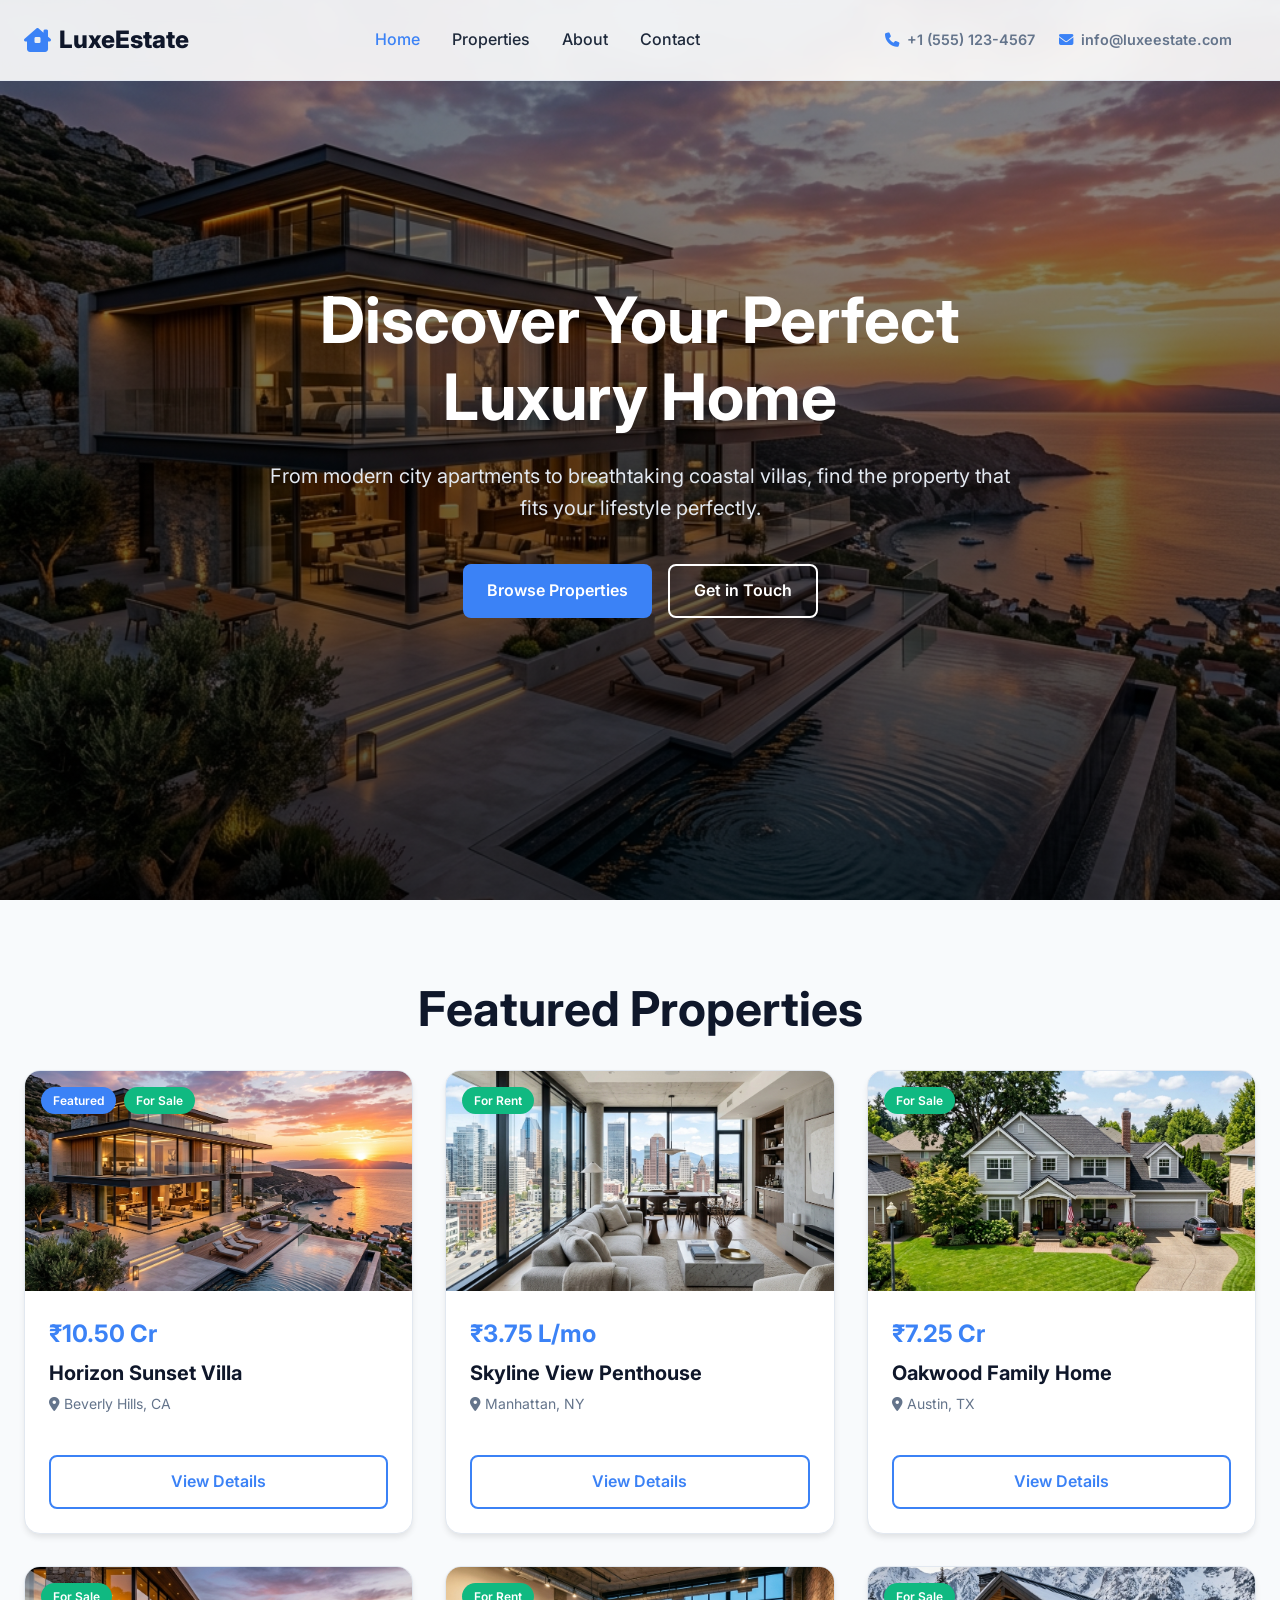
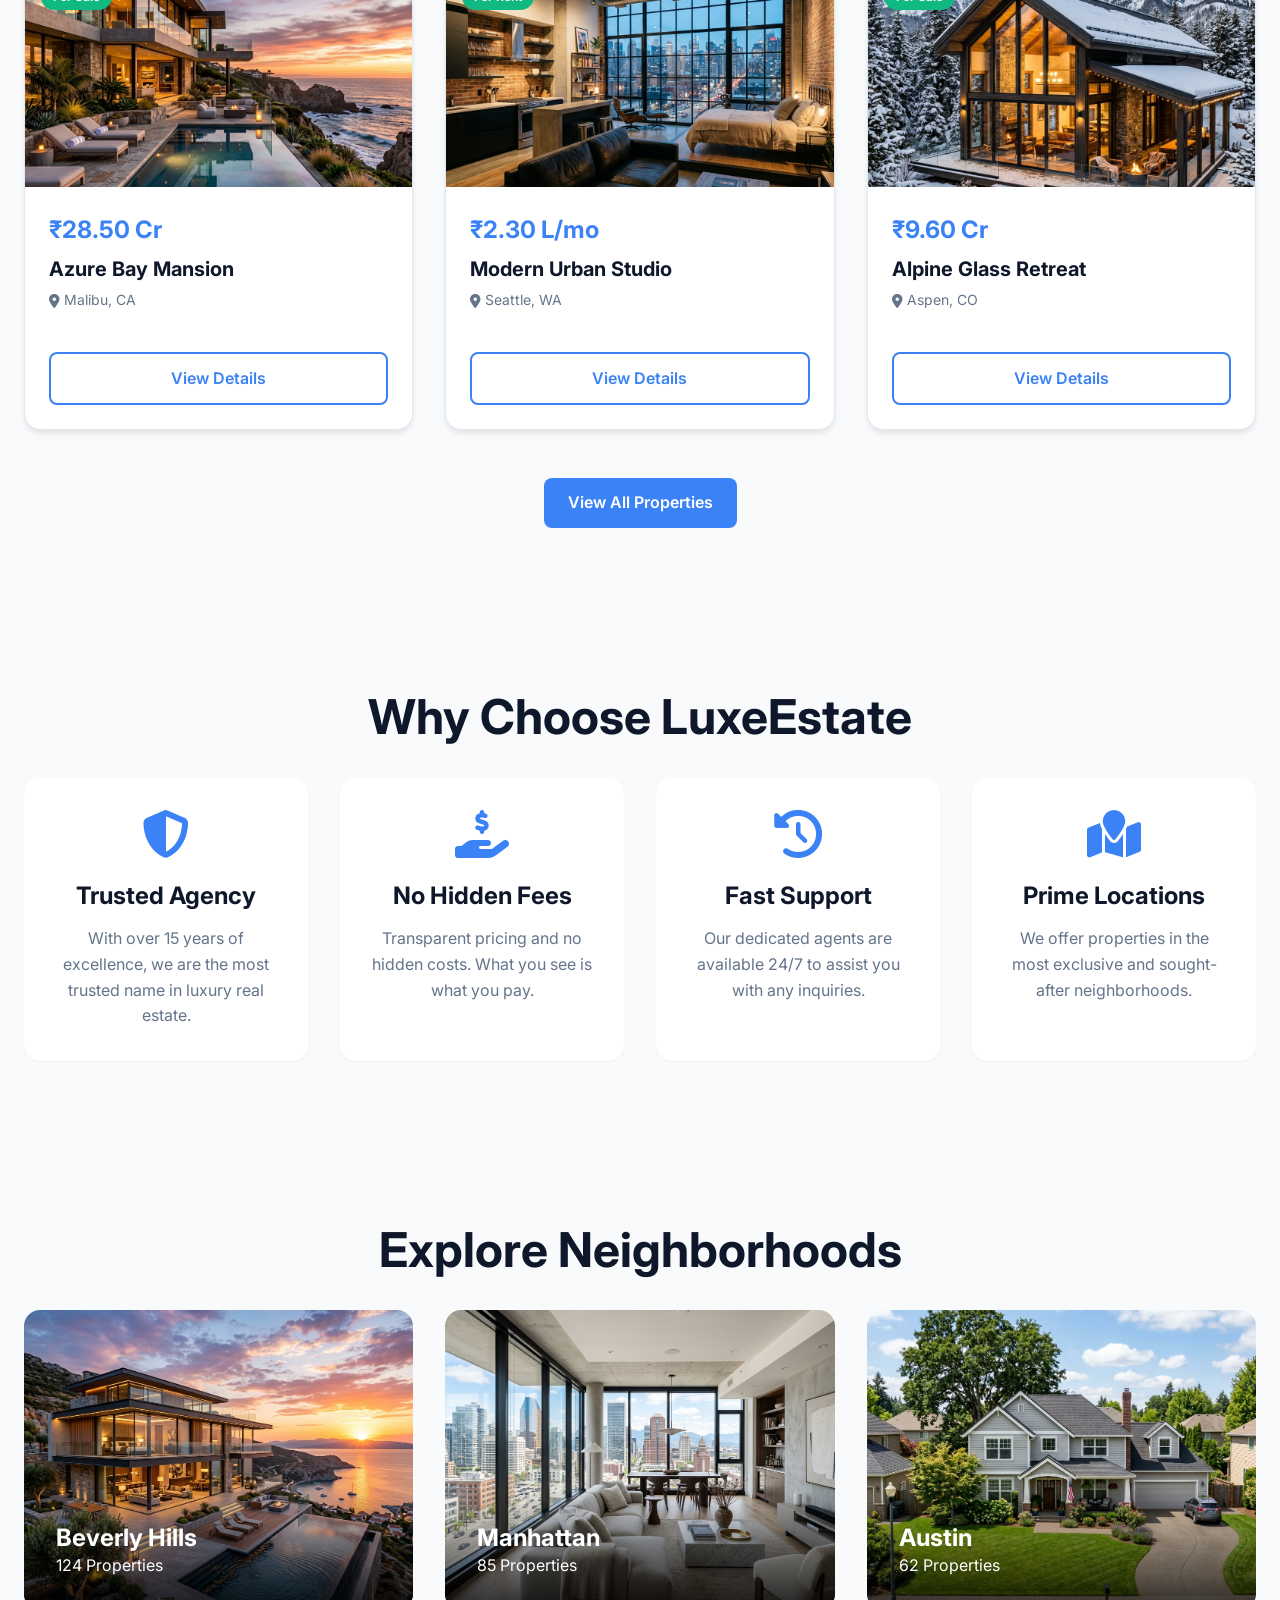
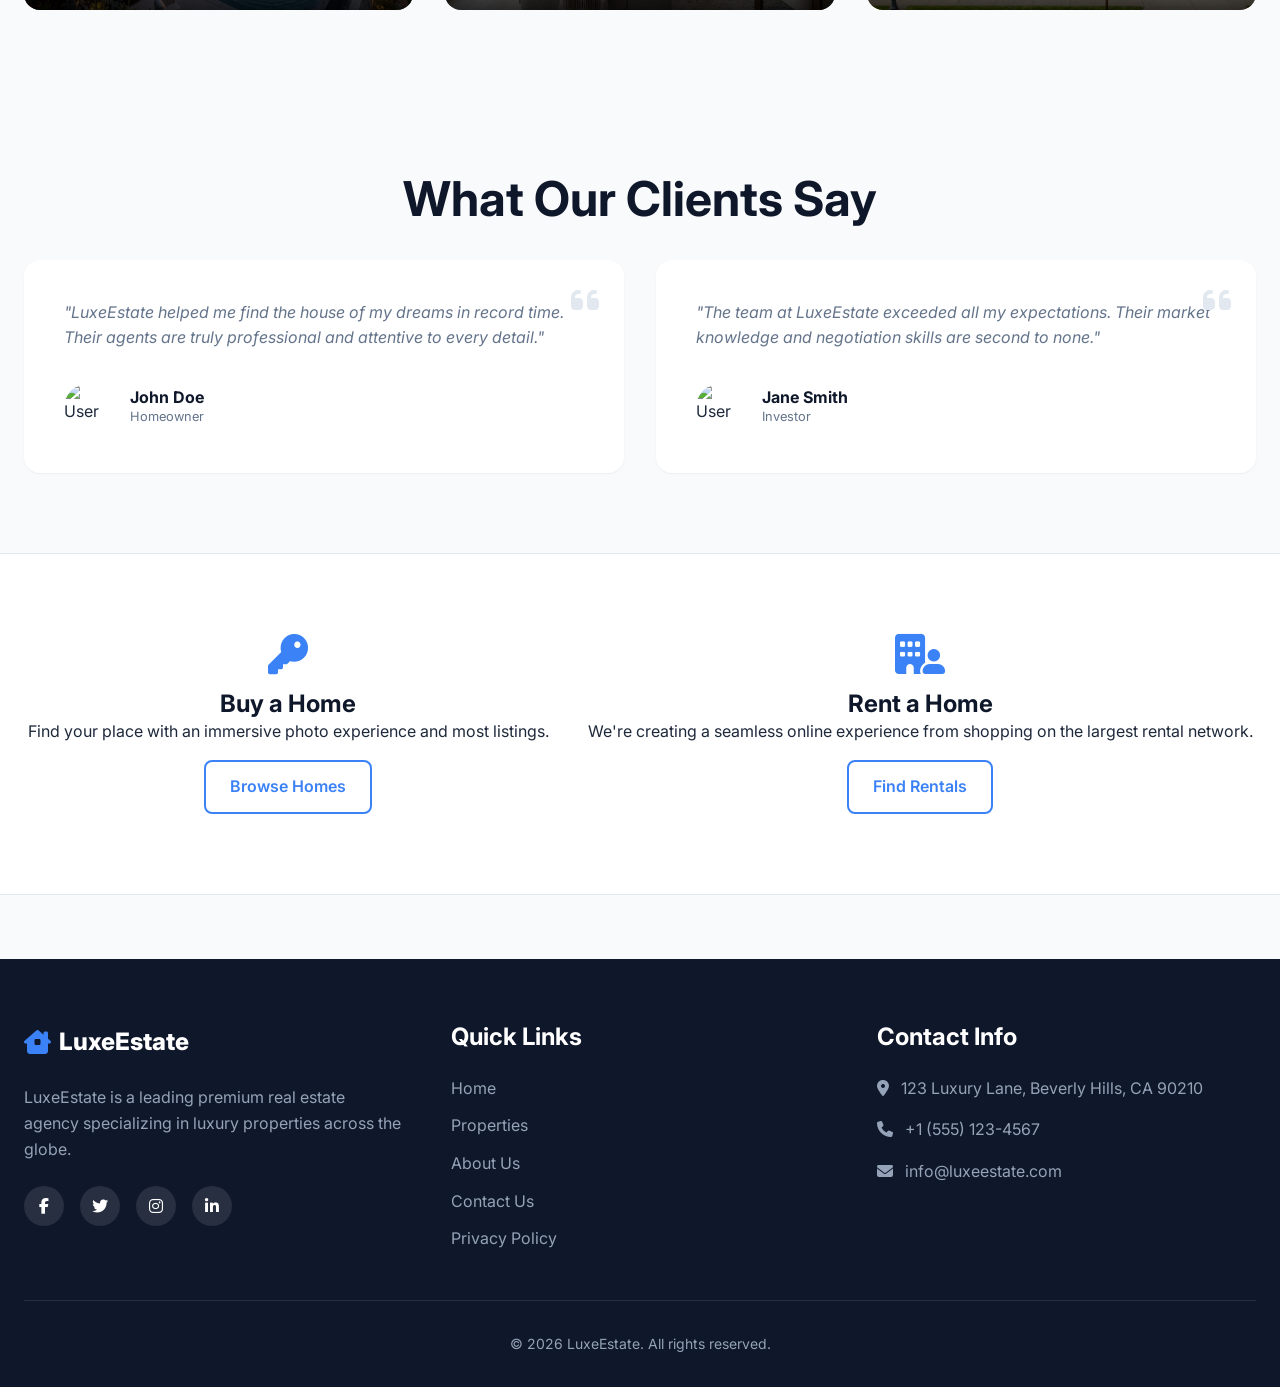
==== index.html @ 7e4a642e "first commit" ====
<!DOCTYPE html>
<html lang="en">
<head>
    <meta charset="UTF-8">
    <meta name="viewport" content="width=device-width, initial-scale=1.0">
    <title>LuxeEstate | Premium Real Estate Services</title>
    <meta name="description" content="Find your dream home with LuxeEstate. Premium property listings, luxury villas, and modern apartments.">
    <link rel="stylesheet" href="https://cdnjs.cloudflare.com/ajax/libs/font-awesome/6.4.0/css/all.min.css">
    <link rel="preconnect" href="https://fonts.googleapis.com">
    <link rel="preconnect" href="https://fonts.gstatic.com" crossorigin>
    <link href="https://fonts.googleapis.com/css2?family=Inter:wght@300;400;500;600;700;800&display=swap" rel="stylesheet">
    <link rel="stylesheet" href="style.css">
</head>
<body>
    <!-- Navbar -->
    <nav class="navbar">
        <div class="container nav-container">
            <a href="index.html" class="logo">
                <i class="fas fa-house-chimney-window"></i>
                LuxeEstate
            </a>
            <ul class="nav-links" id="navLinks">
                <li><a href="index.html" class="nav-link active">Home</a></li>
                <li><a href="listings.html" class="nav-link">Properties</a></li>
                <li><a href="about.html" class="nav-link">About</a></li>
                <li><a href="contact.html" class="nav-link">Contact</a></li>
            </ul>
            <div class="nav-actions">
                <div class="nav-contact hide-mobile" style="display: flex; gap: 1.5rem; margin-right: 1.5rem; font-size: 0.9rem; font-weight: 600;">
                    <a href="tel:+15551234567" style="display: flex; align-items: center; gap: 0.5rem; color: var(--text-secondary);"><i class="fas fa-phone" style="color: var(--accent-color);"></i> +1 (555) 123-4567</a>
                    <a href="mailto:info@luxeestate.com" style="display: flex; align-items: center; gap: 0.5rem; color: var(--text-secondary);"><i class="fas fa-envelope" style="color: var(--accent-color);"></i> info@luxeestate.com</a>
                </div>
                <button class="hamburger" id="hamburger">
                    <i class="fas fa-bars"></i>
                </button>
            </div>
        </div>
    </nav>

    <!-- Hero Section -->
    <section class="hero">
        <img src="images/hero.png" alt="Luxury Villa" class="hero-bg">
        <div class="hero-overlay"></div>
        <div class="hero-content">
            <h1>Discover Your Perfect Luxury Home</h1>
            <p>From modern city apartments to breathtaking coastal villas, find the property that fits your lifestyle perfectly.</p>
            <div style="display: flex; gap: 1rem; justify-content: center; animation: fadeInUp 1s ease-out 0.4s both;">
                <a href="listings.html" class="btn btn-primary">Browse Properties</a>
                <a href="contact.html" class="btn btn-outline" style="color: #fff; border-color: #fff;">Get in Touch</a>
            </div>
        </div>
    </section>

    <!-- Featured Properties -->
    <section class="featured-properties">
        <div class="container">
            <h2>Featured Properties</h2>
            <div class="properties-grid" id="featuredGrid">
                <!-- Property Card 1 -->
                <div class="property-card">
                    <div class="property-img">
                        <img src="images/hero.png" alt="Modern Villa">
                        <div class="property-badges">
                            <span class="badge">Featured</span>
                            <span class="badge sale">For Sale</span>
                        </div>
                    </div>
                    <div class="property-content">
                        <div class="property-price">₹10.50 Cr</div>
                        <h3 class="property-title">Horizon Sunset Villa</h3>
                        <p class="property-location"><i class="fas fa-location-dot"></i> Beverly Hills, CA</p>
                        <a href="property-details.html" class="btn btn-outline" style="width: 100%; margin-top: 1.5rem;">View Details</a>
                    </div>
                </div>

                <!-- Property Card 2 -->
                <div class="property-card">
                    <div class="property-img">
                        <img src="images/apartment.png" alt="Modern Apartment">
                        <div class="property-badges">
                            <span class="badge sale">For Rent</span>
                        </div>
                    </div>
                    <div class="property-content">
                        <div class="property-price">₹3.75 L/mo</div>
                        <h3 class="property-title">Skyline View Penthouse</h3>
                        <p class="property-location"><i class="fas fa-location-dot"></i> Manhattan, NY</p>
                        <a href="property-details.html" class="btn btn-outline" style="width: 100%; margin-top: 1.5rem;">View Details</a>
                    </div>
                </div>

                <!-- Property Card 3 -->
                <div class="property-card">
                    <div class="property-img">
                        <img src="images/house.png" alt="Suburban House">
                        <div class="property-badges">
                            <span class="badge sale">For Sale</span>
                        </div>
                    </div>
                    <div class="property-content">
                        <div class="property-price">₹7.25 Cr</div>
                        <h3 class="property-title">Oakwood Family Home</h3>
                        <p class="property-location"><i class="fas fa-location-dot"></i> Austin, TX</p>
                        <a href="property-details.html" class="btn btn-outline" style="width: 100%; margin-top: 1.5rem;">View Details</a>
                    </div>
                </div>

                <!-- Property Card 4 -->
                <div class="property-card">
                    <div class="property-img">
                        <img src="images/mansion.png" alt="Coastal Mansion">
                        <div class="property-badges">
                            <span class="badge sale">For Sale</span>
                        </div>
                    </div>
                    <div class="property-content">
                        <div class="property-price">₹28.50 Cr</div>
                        <h3 class="property-title">Azure Bay Mansion</h3>
                        <p class="property-location"><i class="fas fa-location-dot"></i> Malibu, CA</p>
                        <a href="property-details.html" class="btn btn-outline" style="width: 100%; margin-top: 1.5rem;">View Details</a>
                    </div>
                </div>

                <!-- Property Card 5 -->
                <div class="property-card">
                    <div class="property-img">
                        <img src="images/studio.png" alt="Urban Studio">
                        <div class="property-badges">
                            <span class="badge sale">For Rent</span>
                        </div>
                    </div>
                    <div class="property-content">
                        <div class="property-price">₹2.30 L/mo</div>
                        <h3 class="property-title">Modern Urban Studio</h3>
                        <p class="property-location"><i class="fas fa-location-dot"></i> Seattle, WA</p>
                        <a href="property-details.html" class="btn btn-outline" style="width: 100%; margin-top: 1.5rem;">View Details</a>
                    </div>
                </div>

                <!-- Property Card 6 -->
                <div class="property-card">
                    <div class="property-img">
                        <img src="images/mountain.png" alt="Mountain Retreat">
                        <div class="property-badges">
                            <span class="badge sale">For Sale</span>
                        </div>
                    </div>
                    <div class="property-content">
                        <div class="property-price">₹9.60 Cr</div>
                        <h3 class="property-title">Alpine Glass Retreat</h3>
                        <p class="property-location"><i class="fas fa-location-dot"></i> Aspen, CO</p>
                        <a href="property-details.html" class="btn btn-outline" style="width: 100%; margin-top: 1.5rem;">View Details</a>
                    </div>
                </div>
            </div>
            <div style="text-align: center; margin-top: 3rem;">
                <a href="listings.html" class="btn btn-primary">View All Properties</a>
            </div>
        </div>
    </section>

    <!-- Why Choose Us -->
    <section class="why-choose-us" style="background: var(--bg-color);">
        <div class="container">
            <h2>Why Choose LuxeEstate</h2>
            <div class="properties-grid" style="grid-template-columns: repeat(auto-fit, minmax(250px, 1fr));">
                <div style="text-align: center; padding: 2rem; background: var(--card-bg); border-radius: var(--radius-lg); box-shadow: var(--shadow-sm);">
                    <i class="fas fa-shield-halved" style="font-size: 3rem; color: var(--accent-color); margin-bottom: 1.5rem;"></i>
                    <h3 style="margin-bottom: 1rem;">Trusted Agency</h3>
                    <p style="color: var(--text-secondary);">With over 15 years of excellence, we are the most trusted name in luxury real estate.</p>
                </div>
                <div style="text-align: center; padding: 2rem; background: var(--card-bg); border-radius: var(--radius-lg); box-shadow: var(--shadow-sm);">
                    <i class="fas fa-hand-holding-dollar" style="font-size: 3rem; color: var(--accent-color); margin-bottom: 1.5rem;"></i>
                    <h3 style="margin-bottom: 1rem;">No Hidden Fees</h3>
                    <p style="color: var(--text-secondary);">Transparent pricing and no hidden costs. What you see is what you pay.</p>
                </div>
                <div style="text-align: center; padding: 2rem; background: var(--card-bg); border-radius: var(--radius-lg); box-shadow: var(--shadow-sm);">
                    <i class="fas fa-clock-rotate-left" style="font-size: 3rem; color: var(--accent-color); margin-bottom: 1.5rem;"></i>
                    <h3 style="margin-bottom: 1rem;">Fast Support</h3>
                    <p style="color: var(--text-secondary);">Our dedicated agents are available 24/7 to assist you with any inquiries.</p>
                </div>
                <div style="text-align: center; padding: 2rem; background: var(--card-bg); border-radius: var(--radius-lg); box-shadow: var(--shadow-sm);">
                    <i class="fas fa-map-location" style="font-size: 3rem; color: var(--accent-color); margin-bottom: 1.5rem;"></i>
                    <h3 style="margin-bottom: 1rem;">Prime Locations</h3>
                    <p style="color: var(--text-secondary);">We offer properties in the most exclusive and sought-after neighborhoods.</p>
                </div>
            </div>
        </div>
    </section>

    <!-- Neighborhoods -->
    <section class="neighborhoods">
        <div class="container">
            <h2>Explore Neighborhoods</h2>
            <div class="properties-grid" style="grid-template-columns: repeat(auto-fit, minmax(280px, 1fr));">
                <div style="position: relative; height: 300px; border-radius: var(--radius-lg); overflow: hidden; cursor: pointer;">
                    <img src="images/hero.png" alt="Beverly Hills" style="width: 100%; height: 100%; object-fit: cover; transition: var(--transition);">
                    <div style="position: absolute; bottom: 0; left: 0; width: 100%; padding: 2rem; background: linear-gradient(to top, rgba(0,0,0,0.8), transparent); color: #fff;">
                        <h3 style="color: #fff;">Beverly Hills</h3>
                        <p>124 Properties</p>
                    </div>
                </div>
                <div style="position: relative; height: 300px; border-radius: var(--radius-lg); overflow: hidden; cursor: pointer;">
                    <img src="images/apartment.png" alt="Manhattan" style="width: 100%; height: 100%; object-fit: cover; transition: var(--transition);">
                    <div style="position: absolute; bottom: 0; left: 0; width: 100%; padding: 2rem; background: linear-gradient(to top, rgba(0,0,0,0.8), transparent); color: #fff;">
                        <h3 style="color: #fff;">Manhattan</h3>
                        <p>85 Properties</p>
                    </div>
                </div>
                <div style="position: relative; height: 300px; border-radius: var(--radius-lg); overflow: hidden; cursor: pointer;">
                    <img src="images/house.png" alt="Austin" style="width: 100%; height: 100%; object-fit: cover; transition: var(--transition);">
                    <div style="position: absolute; bottom: 0; left: 0; width: 100%; padding: 2rem; background: linear-gradient(to top, rgba(0,0,0,0.8), transparent); color: #fff;">
                        <h3 style="color: #fff;">Austin</h3>
                        <p>62 Properties</p>
                    </div>
                </div>
            </div>
        </div>
    </section>

    <!-- Testimonials -->
    <section class="testimonials" style="background: var(--bg-color);">
        <div class="container">
            <h2>What Our Clients Say</h2>
            <div class="properties-grid" style="grid-template-columns: repeat(auto-fit, minmax(300px, 1fr));">
                <div style="background: var(--card-bg); padding: 2.5rem; border-radius: var(--radius-lg); box-shadow: var(--shadow-sm); position: relative;">
                    <i class="fas fa-quote-left" style="position: absolute; top: 1.5rem; right: 1.5rem; font-size: 2rem; color: var(--border-color);"></i>
                    <p style="font-style: italic; color: var(--text-secondary); margin-bottom: 2rem;">"LuxeEstate helped me find the house of my dreams in record time. Their agents are truly professional and attentive to every detail."</p>
                    <div style="display: flex; align-items: center; gap: 1rem;">
                        <img src="https://i.pravatar.cc/60?u=a" alt="User" style="width: 50px; height: 50px; border-radius: 50%;">
                        <div>
                            <h4 style="margin: 0;">John Doe</h4>
                            <p style="margin: 0; font-size: 0.8rem; color: var(--text-secondary);">Homeowner</p>
                        </div>
                    </div>
                </div>
                <div style="background: var(--card-bg); padding: 2.5rem; border-radius: var(--radius-lg); box-shadow: var(--shadow-sm); position: relative;">
                    <i class="fas fa-quote-left" style="position: absolute; top: 1.5rem; right: 1.5rem; font-size: 2rem; color: var(--border-color);"></i>
                    <p style="font-style: italic; color: var(--text-secondary); margin-bottom: 2rem;">"The team at LuxeEstate exceeded all my expectations. Their market knowledge and negotiation skills are second to none."</p>
                    <div style="display: flex; align-items: center; gap: 1rem;">
                        <img src="https://i.pravatar.cc/60?u=b" alt="User" style="width: 50px; height: 50px; border-radius: 50%;">
                        <div>
                            <h4 style="margin: 0;">Jane Smith</h4>
                            <p style="margin: 0; font-size: 0.8rem; color: var(--text-secondary);">Investor</p>
                        </div>
                    </div>
                </div>
            </div>
        </div>
    </section>

    <!-- Call to Action -->
    <section class="cta" style="background: var(--card-bg); border-top: 1px solid var(--border-color); border-bottom: 1px solid var(--border-color);">
        <div class="container" style="display: flex; justify-content: space-around; flex-wrap: wrap; gap: 2rem; text-align: center;">
            <div class="cta-item">
                <i class="fas fa-key" style="font-size: 2.5rem; color: var(--accent-color); margin-bottom: 1rem;"></i>
                <h3>Buy a Home</h3>
                <p>Find your place with an immersive photo experience and most listings.</p>
                <a href="listings.html" class="btn btn-outline" style="margin-top: 1rem;">Browse Homes</a>
            </div>

            <div class="cta-item">
                <i class="fas fa-building-user" style="font-size: 2.5rem; color: var(--accent-color); margin-bottom: 1rem;"></i>
                <h3>Rent a Home</h3>
                <p>We're creating a seamless online experience from shopping on the largest rental network.</p>
                <a href="listings.html" class="btn btn-outline" style="margin-top: 1rem;">Find Rentals</a>
            </div>
        </div>
    </section>

    <!-- Footer -->
    <footer>
        <div class="container">
            <div class="footer-grid">
                <div class="footer-col">
                    <a href="index.html" class="logo" style="color: #fff; margin-bottom: 1.5rem;">
                        <i class="fas fa-house-chimney-window"></i> LuxeEstate
                    </a>
                    <p>LuxeEstate is a leading premium real estate agency specializing in luxury properties across the globe.</p>
                    <div class="social-links">
                        <a href="#"><i class="fab fa-facebook-f"></i></a>
                        <a href="#"><i class="fab fa-twitter"></i></a>
                        <a href="#"><i class="fab fa-instagram"></i></a>
                        <a href="#"><i class="fab fa-linkedin-in"></i></a>
                    </div>
                </div>
                <div class="footer-col">
                    <h3>Quick Links</h3>
                    <div class="footer-links">
                        <a href="index.html">Home</a>
                        <a href="listings.html">Properties</a>
                        <a href="about.html">About Us</a>
                        <a href="contact.html">Contact Us</a>
                        <a href="#">Privacy Policy</a>
                    </div>
                </div>
                <div class="footer-col">
                    <h3>Contact Info</h3>
                    <p><i class="fas fa-location-dot" style="margin-right: 0.5rem;"></i> 123 Luxury Lane, Beverly Hills, CA 90210</p>
                    <p><i class="fas fa-phone" style="margin-right: 0.5rem;"></i> +1 (555) 123-4567</p>
                    <p><i class="fas fa-envelope" style="margin-right: 0.5rem;"></i> info@luxeestate.com</p>
                </div>
            </div>
            <div class="footer-bottom">
                <p>&copy; 2026 LuxeEstate. All rights reserved.</p>
            </div>
        </div>
    </footer>

    <script src="script.js"></script>
</body>
</html>
---- style.css ----
:root {
  --primary-color: #0f172a;
  --accent-color: #3b82f6;
  --text-primary: #1e293b;
  --text-secondary: #64748b;
  --bg-color: #f8fafc;
  --card-bg: #ffffff;
  --nav-bg: rgba(255, 255, 255, 0.9);
  --border-color: #e2e8f0;
  --shadow-sm: 0 1px 2px 0 rgb(0 0 0 / 0.05);
  --shadow-md: 0 4px 6px -1px rgb(0 0 0 / 0.1);
  --shadow-lg: 0 10px 15px -3px rgb(0 0 0 / 0.1);
  --glass-bg: rgba(255, 255, 255, 0.7);
  --glass-border: rgba(255, 255, 255, 0.3);
  --radius-md: 0.5rem;
  --radius-lg: 1rem;
  --transition: all 0.3s cubic-bezier(0.4, 0, 0.2, 1);
}

* {
  margin: 0;
  padding: 0;
  box-sizing: border-box;
}

html {
  scroll-behavior: smooth;
  font-family: 'Inter', -apple-system, BlinkMacSystemFont, "Segoe UI", Roboto, sans-serif;
}

body {
  background-color: var(--bg-color);
  color: var(--text-primary);
  line-height: 1.6;
  transition: var(--transition);
}

ul {
  list-style: none;
}

a {
  text-decoration: none;
  color: inherit;
}

img {
  max-width: 100%;
  height: auto;
  display: block;
}

.container {
  max-width: 1280px;
  margin: 0 auto;
  padding: 0 1.5rem;
}

/* Typography */
h1, h2, h3, h4, h5, h6 {
  font-weight: 700;
  line-height: 1.2;
  color: var(--primary-color);
}

h1 { font-size: clamp(2.5rem, 5vw, 4rem); }
h2 { font-size: clamp(2rem, 4vw, 3rem); margin-bottom: 2rem; text-align: center; }
h3 { font-size: 1.5rem; }

/* Buttons */
.btn {
  display: inline-flex;
  align-items: center;
  justify-content: center;
  padding: 0.75rem 1.5rem;
  border-radius: var(--radius-md);
  font-weight: 600;
  cursor: pointer;
  transition: var(--transition);
  border: none;
  outline: none;
  gap: 0.5rem;
}

.btn-primary {
  background-color: var(--accent-color);
  color: #fff;
}

.btn-primary:hover {
  background-color: #2563eb;
  transform: translateY(-2px);
  box-shadow: var(--shadow-md);
}

.btn-outline {
  background-color: transparent;
  border: 2px solid var(--accent-color);
  color: var(--accent-color);
}

.btn-outline:hover {
  background-color: var(--accent-color);
  color: #fff;
}

/* Top Bar */
.top-bar {
  background: var(--primary-color);
  color: #fff;
  padding: 0.5rem 0;
  font-size: 0.85rem;
}

.top-bar-container {
  display: flex;
  justify-content: space-between;
  align-items: center;
}

.top-bar-info {
  display: flex;
  gap: 1.5rem;
}

.top-bar-info a {
  display: flex;
  align-items: center;
  gap: 0.5rem;
  color: #e2e8f0;
  transition: var(--transition);
}

.top-bar-info a:hover {
  color: var(--accent-color);
}

/* Navbar */
.navbar {
  position: fixed;
  top: 0;
  left: 0;
  width: 100%;
  background: var(--nav-bg);
  backdrop-filter: blur(10px);
  z-index: 1000;
  border-bottom: 1px solid var(--border-color);
  transition: var(--transition);
}

.navbar.scrolled {
  box-shadow: var(--shadow-md);
}

@media (max-width: 768px) {
  .top-bar {
    display: none;
  }
}

.nav-container {
  display: flex;
  justify-content: space-between;
  align-items: center;
  height: 80px;
}

.logo {
  font-size: 1.5rem;
  font-weight: 800;
  color: var(--primary-color);
  display: flex;
  align-items: center;
  gap: 0.5rem;
}

.logo i {
  color: var(--accent-color);
}

.nav-links {
  display: flex;
  gap: 2rem;
  align-items: center;
}

.nav-link {
  font-weight: 500;
  color: var(--text-primary);
  transition: var(--transition);
}

.nav-link:hover, .nav-link.active {
  color: var(--accent-color);
}

.nav-actions {
  display: flex;
  gap: 1rem;
  align-items: center;
}

.hamburger {
  display: none;
  background: none;
  border: none;
  color: var(--text-primary);
  font-size: 1.5rem;
  cursor: pointer;
}

/* Hero Section */
.hero {
  height: 100vh;
  position: relative;
  display: flex;
  align-items: center;
  justify-content: center;
  overflow: hidden;
  margin-top: 0;
}

.hero-bg {
  position: absolute;
  top: 0;
  left: 0;
  width: 100%;
  height: 100%;
  object-fit: cover;
  z-index: -2;
}

.hero-overlay {
  position: absolute;
  top: 0;
  left: 0;
  width: 100%;
  height: 100%;
  background: linear-gradient(to bottom, rgba(0,0,0,0.4), rgba(0,0,0,0.7));
  z-index: -1;
}

.hero-content {
  text-align: center;
  color: #fff;
  z-index: 1;
  max-width: 800px;
  padding: 0 1.5rem;
}

.hero-content h1 {
  color: #fff;
  margin-bottom: 1.5rem;
  animation: fadeInUp 1s ease-out;
}

.hero-content p {
  font-size: 1.25rem;
  margin-bottom: 2.5rem;
  color: #e2e8f0;
  animation: fadeInUp 1s ease-out 0.2s both;
}

/* Search Bar (Glassmorphism) */
.search-container {
  background: var(--glass-bg);
  backdrop-filter: blur(16px);
  border: 1px solid var(--glass-border);
  padding: 1.5rem;
  border-radius: var(--radius-lg);
  display: flex;
  gap: 1rem;
  box-shadow: var(--shadow-lg);
  animation: fadeInUp 1s ease-out 0.4s both;
}

.search-field {
  flex: 1;
  display: flex;
  flex-direction: column;
  text-align: left;
}

.search-field label {
  font-size: 0.875rem;
  font-weight: 600;
  color: var(--primary-color);
  margin-bottom: 0.25rem;
}

.search-field input, .search-field select {
  width: 100%;
  padding: 0.75rem;
  border: 1px solid var(--border-color);
  border-radius: var(--radius-md);
  background: var(--card-bg);
  color: var(--text-primary);
  font-size: 1rem;
  outline: none;
  transition: var(--transition);
}

.search-field input:focus, .search-field select:focus {
  border-color: var(--accent-color);
  box-shadow: 0 0 0 3px rgba(59, 130, 246, 0.1);
}

.search-container .btn {
  align-self: flex-end;
  height: 46px;
}

/* Sections */
section {
  padding: 5rem 0;
}

/* Featured Properties */
.properties-grid {
  display: grid;
  grid-template-columns: repeat(auto-fill, minmax(300px, 1fr));
  gap: 2rem;
}

.property-card {
  background: var(--card-bg);
  border-radius: var(--radius-lg);
  overflow: hidden;
  box-shadow: var(--shadow-md);
  transition: var(--transition);
  border: 1px solid var(--border-color);
}

.property-card:hover {
  transform: translateY(-5px);
  box-shadow: var(--shadow-lg);
}

.property-img {
  position: relative;
  height: 220px;
  overflow: hidden;
}

.property-img img {
  width: 100%;
  height: 100%;
  object-fit: cover;
  transition: var(--transition);
}

.property-card:hover .property-img img {
  transform: scale(1.05);
}

.property-badges {
  position: absolute;
  top: 1rem;
  left: 1rem;
  display: flex;
  gap: 0.5rem;
}

.badge {
  padding: 0.25rem 0.75rem;
  border-radius: 9999px;
  font-size: 0.75rem;
  font-weight: 600;
  background: var(--accent-color);
  color: #fff;
}

.badge.sale {
  background: #10b981;
}

.property-fav {
  position: absolute;
  top: 1rem;
  right: 1rem;
  background: #fff;
  border: none;
  width: 32px;
  height: 32px;
  border-radius: 50%;
  display: flex;
  align-items: center;
  justify-content: center;
  cursor: pointer;
  color: #ef4444;
  box-shadow: var(--shadow-sm);
  transition: var(--transition);
}

.property-fav:hover {
  transform: scale(1.1);
}

.property-content {
  padding: 1.5rem;
}

.property-price {
  font-size: 1.5rem;
  font-weight: 700;
  color: var(--accent-color);
  margin-bottom: 0.5rem;
}

.property-title {
  font-size: 1.25rem;
  margin-bottom: 0.5rem;
  color: var(--primary-color);
}

.property-location {
  color: var(--text-secondary);
  font-size: 0.875rem;
  margin-bottom: 1rem;
  display: flex;
  align-items: center;
  gap: 0.25rem;
}

/* Modals */
.modal-overlay {
  position: fixed;
  top: 0;
  left: 0;
  width: 100%;
  height: 100%;
  background: rgba(0, 0, 0, 0.5);
  backdrop-filter: blur(4px);
  z-index: 2000;
  display: flex;
  align-items: center;
  justify-content: center;
  opacity: 0;
  visibility: hidden;
  transition: var(--transition);
}

.modal-overlay.active {
  opacity: 1;
  visibility: visible;
}

.modal {
  background: var(--card-bg);
  border-radius: var(--radius-lg);
  width: 100%;
  max-width: 450px;
  padding: 2rem;
  box-shadow: var(--shadow-lg);
  transform: translateY(20px);
  transition: var(--transition);
  position: relative;
  border: 1px solid var(--border-color);
}

.modal-overlay.active .modal {
  transform: translateY(0);
}

.modal-close {
  position: absolute;
  top: 1rem;
  right: 1rem;
  background: none;
  border: none;
  font-size: 1.25rem;
  color: var(--text-secondary);
  cursor: pointer;
}

.modal-title {
  text-align: center;
  margin-bottom: 1.5rem;
}

.form-group {
  margin-bottom: 1.25rem;
}

.form-group label {
  display: block;
  margin-bottom: 0.5rem;
  font-weight: 500;
  font-size: 0.875rem;
}

.form-group input, .form-group textarea {
  width: 100%;
  padding: 0.75rem;
  border: 1px solid var(--border-color);
  border-radius: var(--radius-md);
  background: var(--bg-color);
  color: var(--text-primary);
  font-size: 1rem;
  outline: none;
  transition: var(--transition);
}

.form-group input:focus, .form-group textarea:focus {
  border-color: var(--accent-color);
}

.form-group .error-msg {
  color: #ef4444;
  font-size: 0.75rem;
  margin-top: 0.25rem;
  display: none;
}

.form-group.error input {
  border-color: #ef4444;
}

.form-group.error .error-msg {
  display: block;
}

.modal .btn {
  width: 100%;
  margin-top: 1rem;
}

.modal-switch {
  text-align: center;
  margin-top: 1.5rem;
  font-size: 0.875rem;
  color: var(--text-secondary);
}

.modal-switch a {
  color: var(--accent-color);
  font-weight: 600;
  cursor: pointer;
}

/* Footer */
footer {
  background: var(--primary-color);
  color: #f8fafc;
  padding: 4rem 0 2rem;
  margin-top: 4rem;
}

.footer-grid {
  display: grid;
  grid-template-columns: repeat(auto-fit, minmax(250px, 1fr));
  gap: 3rem;
  margin-bottom: 3rem;
}

.footer-col h3 {
  color: #fff;
  margin-bottom: 1.5rem;
}

.footer-col p {
  color: #94a3b8;
  margin-bottom: 1rem;
}

.footer-links {
  display: flex;
  flex-direction: column;
  gap: 0.75rem;
}

.footer-links a {
  color: #94a3b8;
  transition: var(--transition);
}

.footer-links a:hover {
  color: var(--accent-color);
  padding-left: 0.5rem;
}

.social-links {
  display: flex;
  gap: 1rem;
  margin-top: 1.5rem;
}

.social-links a {
  display: flex;
  align-items: center;
  justify-content: center;
  width: 40px;
  height: 40px;
  background: rgba(255, 255, 255, 0.1);
  border-radius: 50%;
  color: #fff;
  transition: var(--transition);
}

.social-links a:hover {
  background: var(--accent-color);
  transform: translateY(-3px);
}

.footer-bottom {
  text-align: center;
  padding-top: 2rem;
  border-top: 1px solid rgba(255, 255, 255, 0.1);
  color: #94a3b8;
  font-size: 0.875rem;
}

/* Utility / Animations */
@keyframes fadeInUp {
  from {
    opacity: 0;
    transform: translateY(20px);
  }
  to {
    opacity: 1;
    transform: translateY(0);
  }
}

.hidden {
  display: none !important;
}

.hide-mobile {
  display: flex;
}

@media (max-width: 768px) {
  .hide-mobile {
    display: none !important;
  }
}

/* Responsive */
@media (max-width: 992px) {
  .search-container {
    flex-direction: column;
    padding: 1.5rem;
  }
  .search-container .btn {
    align-self: stretch;
    margin-top: 0.5rem;
  }
  .about-grid, .contact-wrapper, .property-content-grid, .property-gallery {
    grid-template-columns: 1fr;
    gap: 2rem;
  }
}

@media (max-width: 768px) {
  section {
    padding: 3rem 0;
  }
  
  .hero {
    height: auto;
    min-height: 80vh;
    padding: 100px 0 50px;
  }

  .hero-content h1 {
    font-size: 2.25rem;
  }

  .hero-content p {
    font-size: 1rem;
    margin-bottom: 2rem;
  }

  .hamburger {
    display: block;
  }
  
  .nav-links {
    position: fixed;
    top: 80px;
    left: -100%;
    width: 100%;
    height: calc(100vh - 80px);
    background: var(--nav-bg);
    backdrop-filter: blur(15px);
    flex-direction: column;
    padding: 3rem 1.5rem;
    transition: var(--transition);
    justify-content: flex-start;
    gap: 1.5rem;
    text-align: center;
  }
  
  .nav-links.active {
    left: 0;
  }

  .nav-link {
    font-size: 1.25rem;
    width: 100%;
    padding: 1rem;
    border-bottom: 1px solid var(--border-color);
  }

  .properties-grid {
    grid-template-columns: repeat(2, 1fr);
    gap: 1rem;
  }

  .property-content {
    padding: 1rem;
  }

  .property-price {
    font-size: 1.1rem;
  }

  .property-title {
    font-size: 1rem;
  }

  .property-specs {
    font-size: 0.75rem;
  }

  .spec-item {
    gap: 0.25rem;
  }

  .property-gallery {
    height: auto;
  }

  .gallery-main {
    height: 240px;
  }

  .gallery-thumbs {
    grid-template-columns: 1fr 1fr;
    grid-template-rows: none;
    height: 150px;
  }

  .property-detail-header {
    flex-direction: column;
    gap: 1rem;
  }

  .property-detail-header div {
    text-align: left !important;
  }

  .footer-grid {
    grid-template-columns: 1fr;
    gap: 2rem;
  }
}

@media (max-width: 480px) {
  .container {
    padding: 0 1rem;
  }
  
  .hero-content h1 {
    font-size: 1.8rem;
  }
  
  .search-container {
    padding: 1rem;
  }
  
  .property-specs {
    flex-wrap: wrap;
    gap: 1rem;
  }
}

/* Inner Pages specific styles */
.page-header {
  padding: 8rem 0 4rem;
  background: var(--primary-color);
  color: #fff;
  text-align: center;
}

.page-header h1 {
  color: #fff;
}

.filters-bar {
  background: var(--card-bg);
  padding: 1.5rem;
  border-radius: var(--radius-lg);
  margin-bottom: 2rem;
  display: flex;
  flex-wrap: wrap;
  gap: 1rem;
  border: 1px solid var(--border-color);
  box-shadow: var(--shadow-sm);
  align-items: center;
  justify-content: space-between;
}

.filter-group {
  display: flex;
  gap: 1rem;
  flex: 1;
  min-width: 300px;
}

.filter-group select {
  padding: 0.75rem;
  border: 1px solid var(--border-color);
  border-radius: var(--radius-md);
  background: var(--bg-color);
  color: var(--text-primary);
  flex: 1;
  outline: none;
}

/* About Page */
.about-grid {
  display: grid;
  grid-template-columns: 1fr 1fr;
  gap: 4rem;
  align-items: center;
}

.about-img img {
  border-radius: var(--radius-lg);
  box-shadow: var(--shadow-lg);
}

.team-grid {
  display: grid;
  grid-template-columns: repeat(auto-fit, minmax(250px, 1fr));
  gap: 2rem;
  margin-top: 3rem;
}

.team-card {
  text-align: center;
  background: var(--card-bg);
  padding: 2rem;
  border-radius: var(--radius-lg);
  border: 1px solid var(--border-color);
  box-shadow: var(--shadow-md);
}

.team-card img {
  width: 150px;
  height: 150px;
  border-radius: 50%;
  margin: 0 auto 1.5rem;
  object-fit: cover;
  border: 4px solid var(--bg-color);
}

/* Contact Page */
.contact-wrapper {
  display: grid;
  grid-template-columns: 1fr 2fr;
  gap: 3rem;
}

.contact-info {
  background: var(--primary-color);
  color: #fff;
  padding: 2.5rem;
  border-radius: var(--radius-lg);
}

.contact-info h3 {
  color: #fff;
  margin-bottom: 1.5rem;
}

.info-item {
  display: flex;
  gap: 1rem;
  margin-bottom: 1.5rem;
}

.info-item i {
  color: var(--accent-color);
  font-size: 1.25rem;
}

.contact-form {
  background: var(--card-bg);
  padding: 2.5rem;
  border-radius: var(--radius-lg);
  border: 1px solid var(--border-color);
  box-shadow: var(--shadow-md);
}

/* Property Detail */
.property-detail-header {
  display: flex;
  justify-content: space-between;
  align-items: flex-start;
  margin-bottom: 2rem;
}

.property-gallery {
  display: grid;
  grid-template-columns: 2fr 1fr;
  gap: 1rem;
  margin-bottom: 3rem;
  height: 400px;
}

.gallery-main {
  height: 100%;
}

.gallery-main img {
  width: 100%;
  height: 100%;
  object-fit: cover;
  border-radius: var(--radius-lg);
}

.gallery-thumbs {
  display: grid;
  grid-template-rows: 1fr 1fr;
  gap: 1rem;
}

.gallery-thumbs img {
  width: 100%;
  height: 100%;
  object-fit: cover;
  border-radius: var(--radius-lg);
}

.property-content-grid {
  display: grid;
  grid-template-columns: 2fr 1fr;
  gap: 3rem;
}

.sidebar-card {
  background: var(--card-bg);
  padding: 2rem;
  border-radius: var(--radius-lg);
  border: 1px solid var(--border-color);
  box-shadow: var(--shadow-md);
  position: sticky;
  top: 100px;
}

@media (max-width: 992px) {
  .sidebar-card {
    position: static;
    margin-top: 2rem;
  }
}

@media (max-width: 992px) {
  .about-grid, .contact-wrapper, .property-content-grid, .property-gallery {
    grid-template-columns: 1fr;
  }
  .property-gallery {
    height: auto;
  }
}
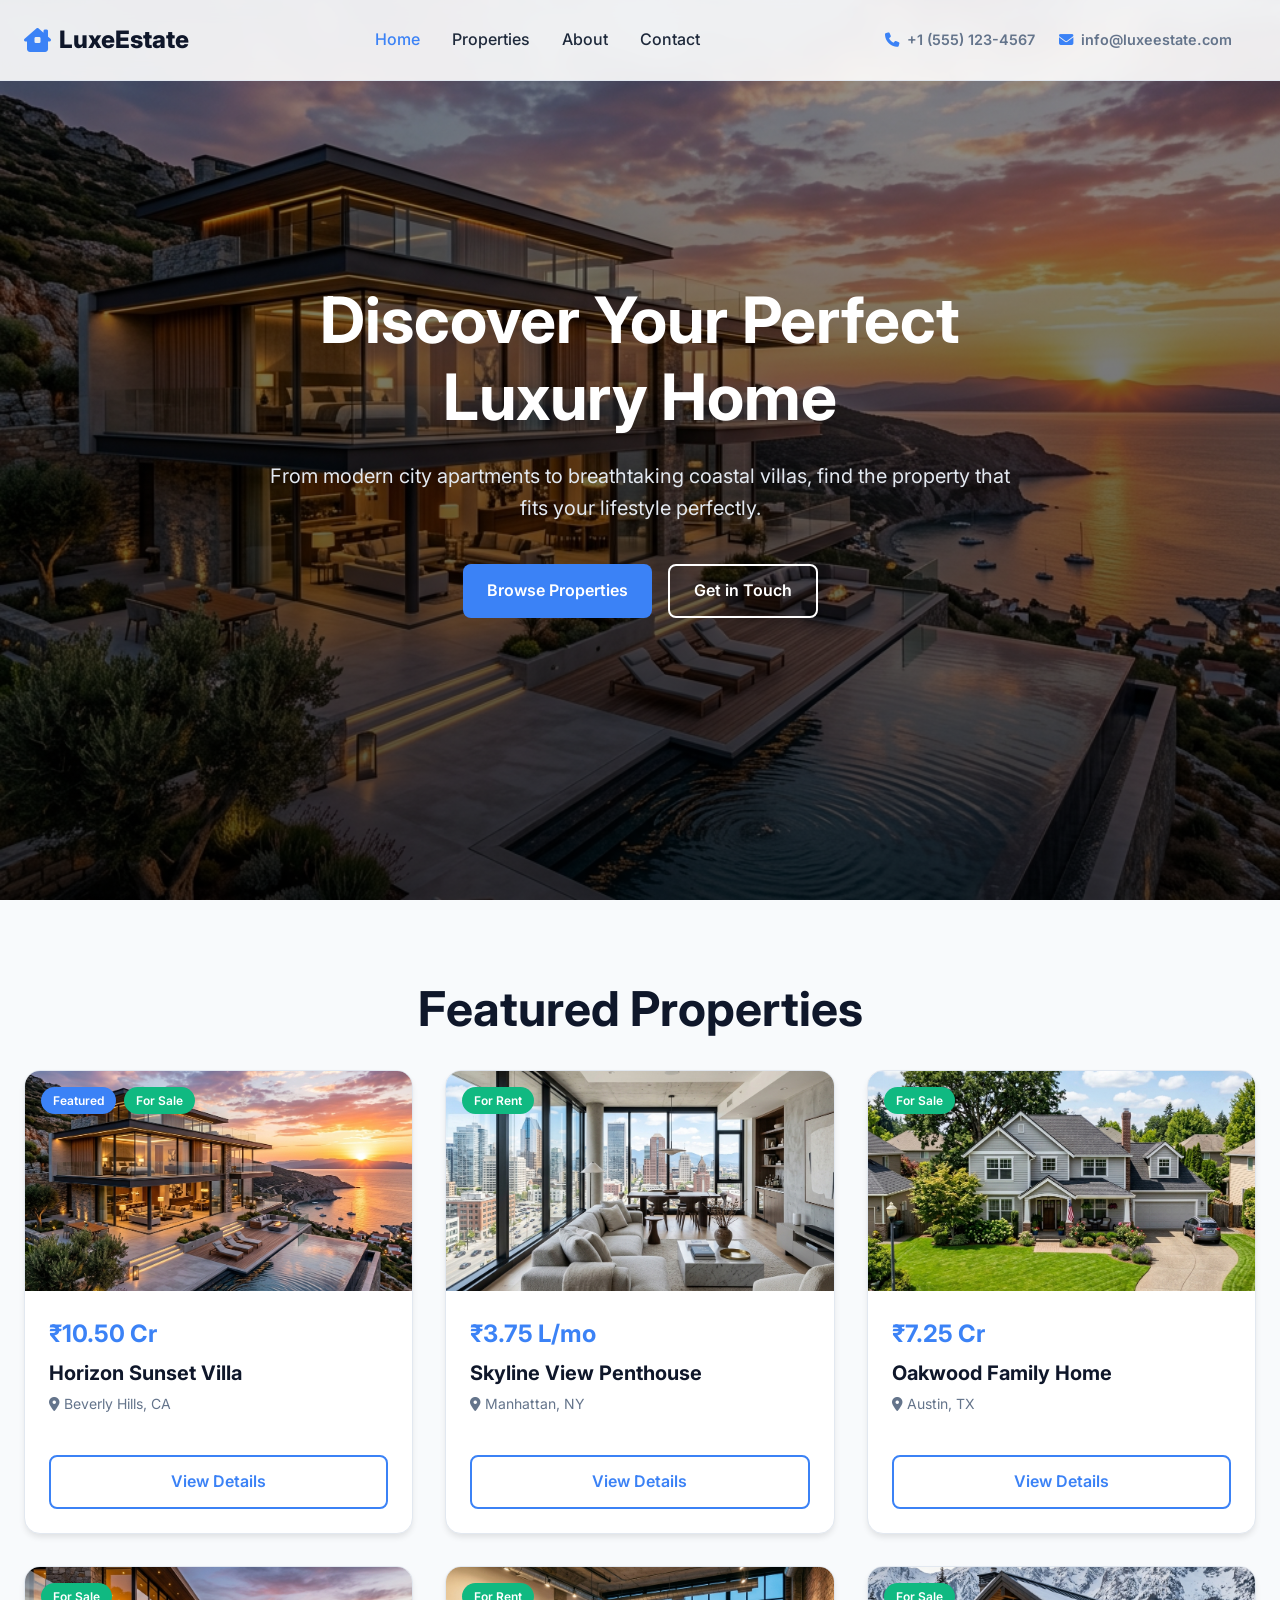
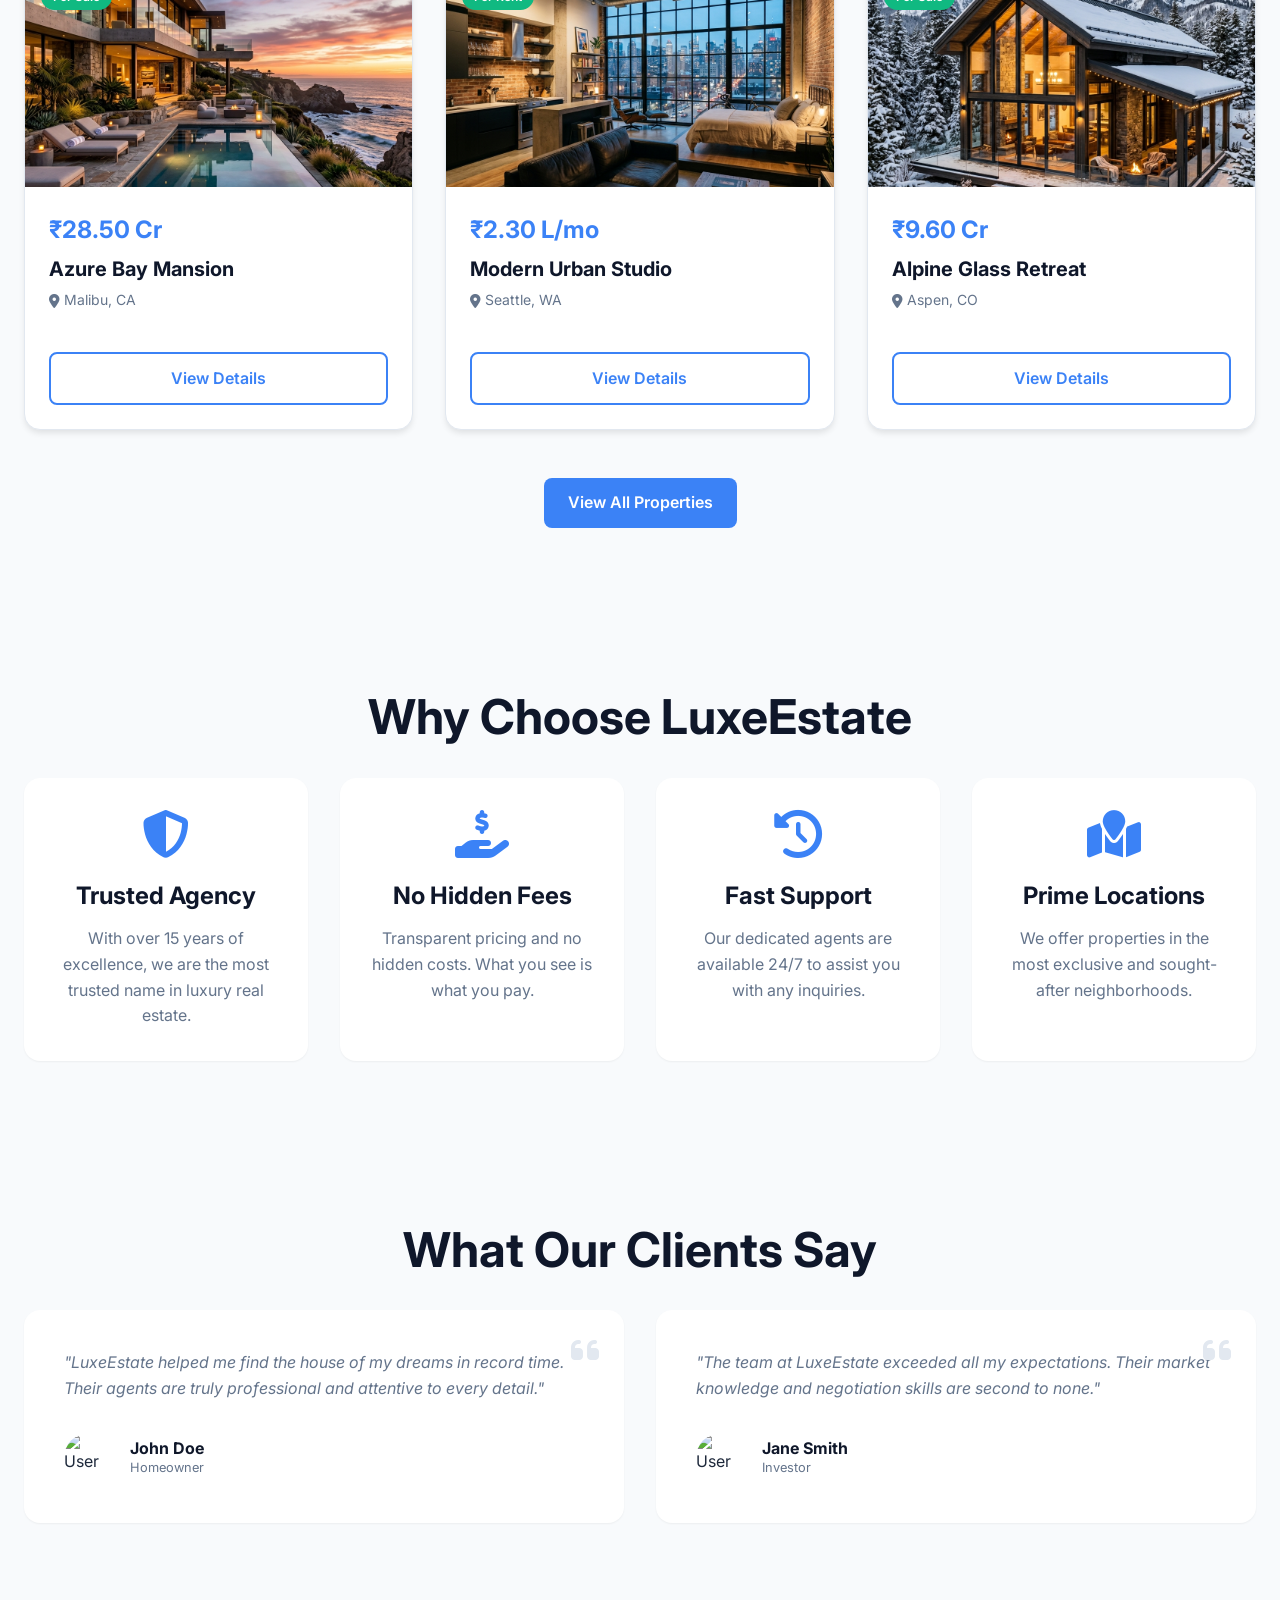
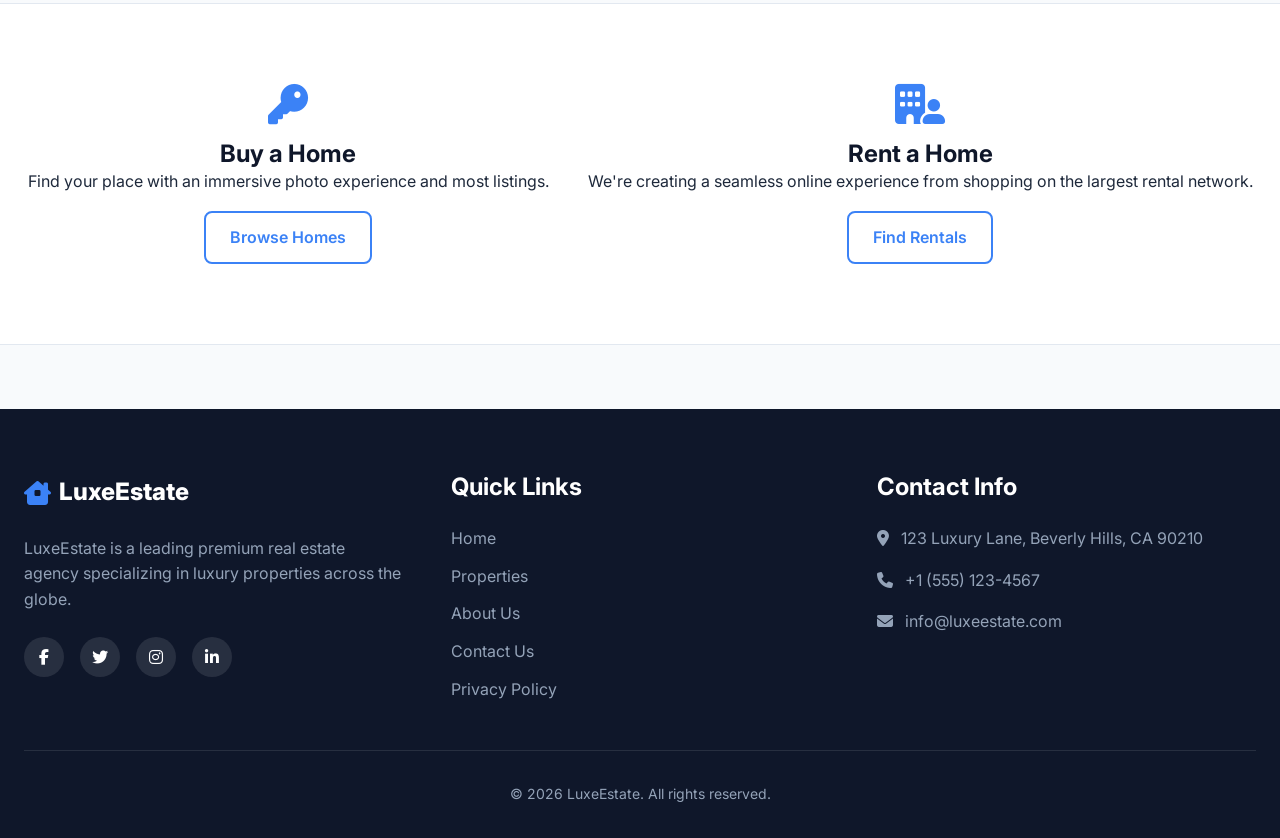
==== commit 4beaf3d7: "final" ====
--- a/index.html
+++ b/index.html
@@ -188,35 +188,7 @@
         </div>
     </section>
 
-    <!-- Neighborhoods -->
-    <section class="neighborhoods">
-        <div class="container">
-            <h2>Explore Neighborhoods</h2>
-            <div class="properties-grid" style="grid-template-columns: repeat(auto-fit, minmax(280px, 1fr));">
-                <div style="position: relative; height: 300px; border-radius: var(--radius-lg); overflow: hidden; cursor: pointer;">
-                    <img src="images/hero.png" alt="Beverly Hills" style="width: 100%; height: 100%; object-fit: cover; transition: var(--transition);">
-                    <div style="position: absolute; bottom: 0; left: 0; width: 100%; padding: 2rem; background: linear-gradient(to top, rgba(0,0,0,0.8), transparent); color: #fff;">
-                        <h3 style="color: #fff;">Beverly Hills</h3>
-                        <p>124 Properties</p>
-                    </div>
-                </div>
-                <div style="position: relative; height: 300px; border-radius: var(--radius-lg); overflow: hidden; cursor: pointer;">
-                    <img src="images/apartment.png" alt="Manhattan" style="width: 100%; height: 100%; object-fit: cover; transition: var(--transition);">
-                    <div style="position: absolute; bottom: 0; left: 0; width: 100%; padding: 2rem; background: linear-gradient(to top, rgba(0,0,0,0.8), transparent); color: #fff;">
-                        <h3 style="color: #fff;">Manhattan</h3>
-                        <p>85 Properties</p>
-                    </div>
-                </div>
-                <div style="position: relative; height: 300px; border-radius: var(--radius-lg); overflow: hidden; cursor: pointer;">
-                    <img src="images/house.png" alt="Austin" style="width: 100%; height: 100%; object-fit: cover; transition: var(--transition);">
-                    <div style="position: absolute; bottom: 0; left: 0; width: 100%; padding: 2rem; background: linear-gradient(to top, rgba(0,0,0,0.8), transparent); color: #fff;">
-                        <h3 style="color: #fff;">Austin</h3>
-                        <p>62 Properties</p>
-                    </div>
-                </div>
-            </div>
-        </div>
-    </section>
+
 
     <!-- Testimonials -->
     <section class="testimonials" style="background: var(--bg-color);">
--- a/style.css
+++ b/style.css
@@ -779,13 +779,36 @@
 /* Inner Pages specific styles */
 .page-header {
   padding: 8rem 0 4rem;
+  position: relative;
   background: var(--primary-color);
   color: #fff;
   text-align: center;
+  overflow: hidden;
+}
+
+.page-header::before {
+  content: '';
+  position: absolute;
+  top: 0;
+  left: 0;
+  width: 100%;
+  height: 100%;
+  background-image: url('images/hero.png');
+  background-size: cover;
+  background-position: center;
+  filter: blur(8px) brightness(0.4);
+  transform: scale(1.1);
+  z-index: 0;
+}
+
+.page-header .container {
+  position: relative;
+  z-index: 1;
 }
 
 .page-header h1 {
   color: #fff;
+  margin-bottom: 0.5rem;
 }
 
 .filters-bar {
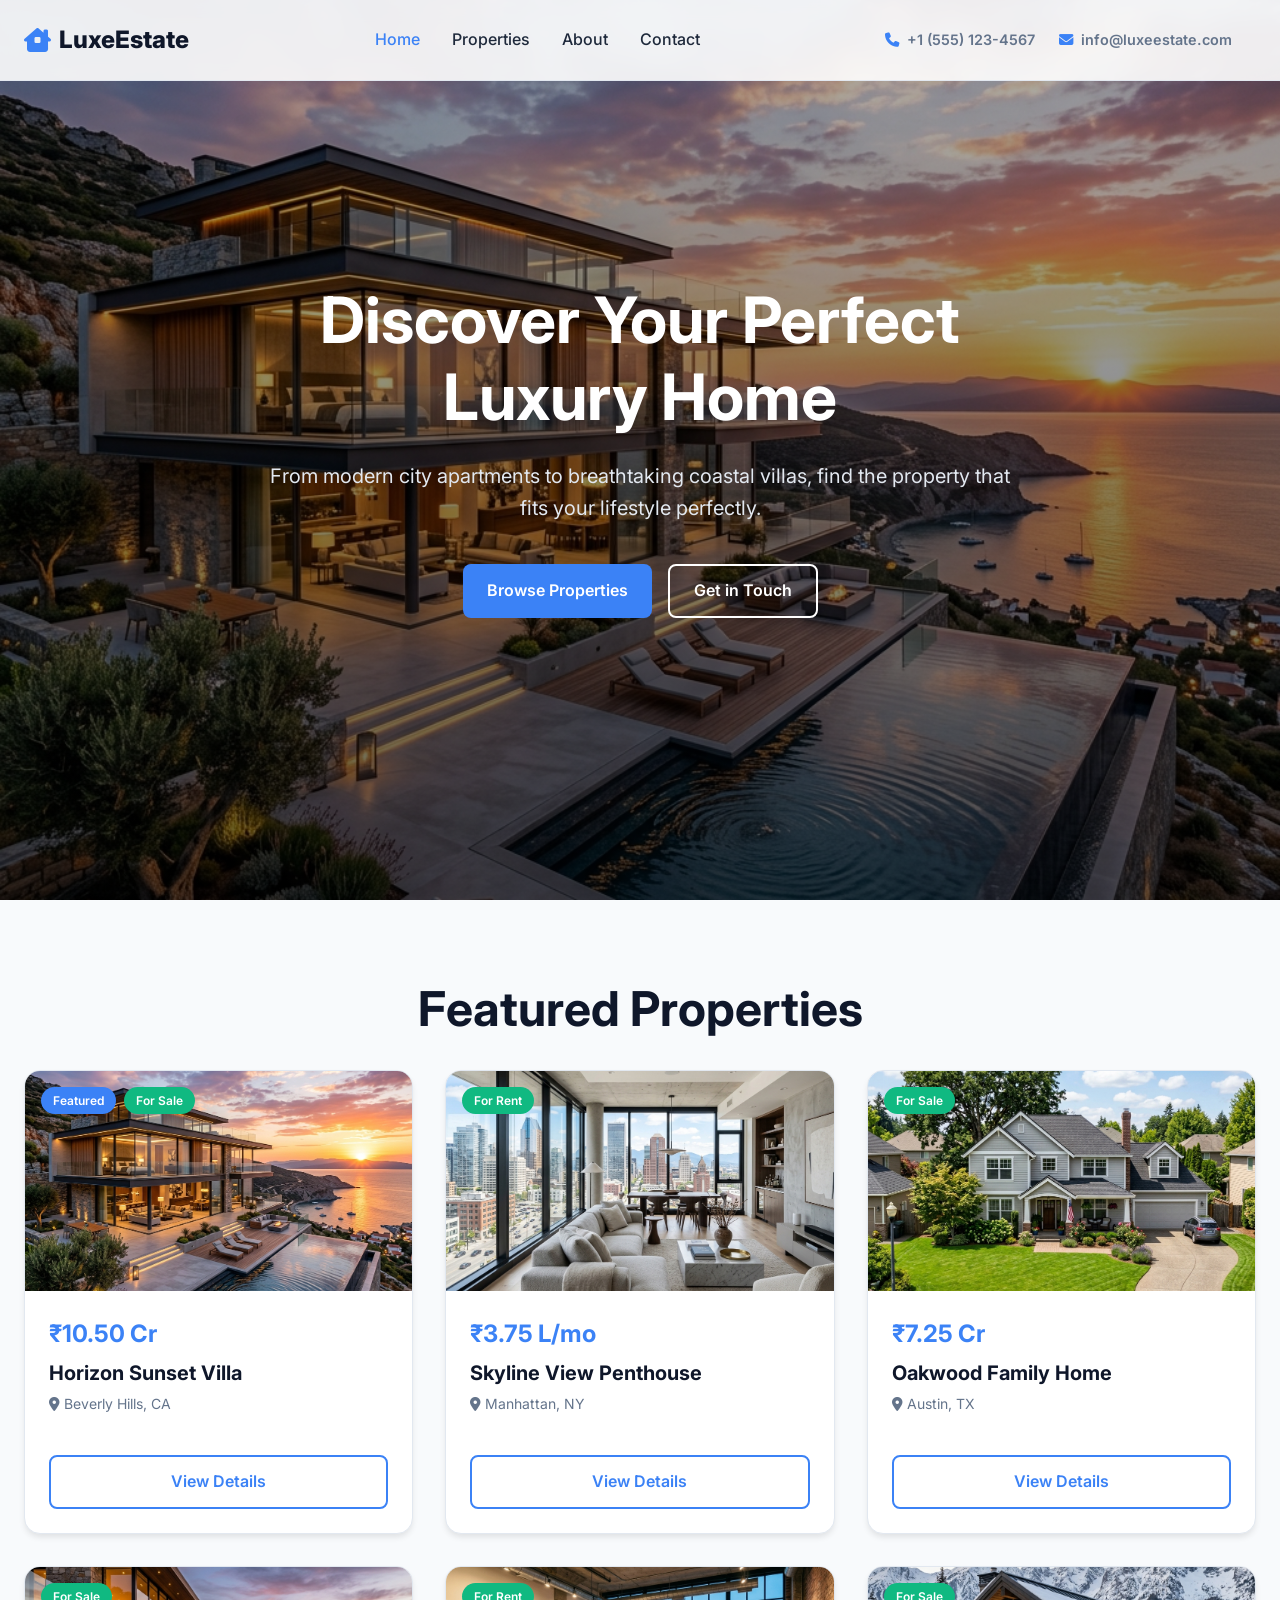
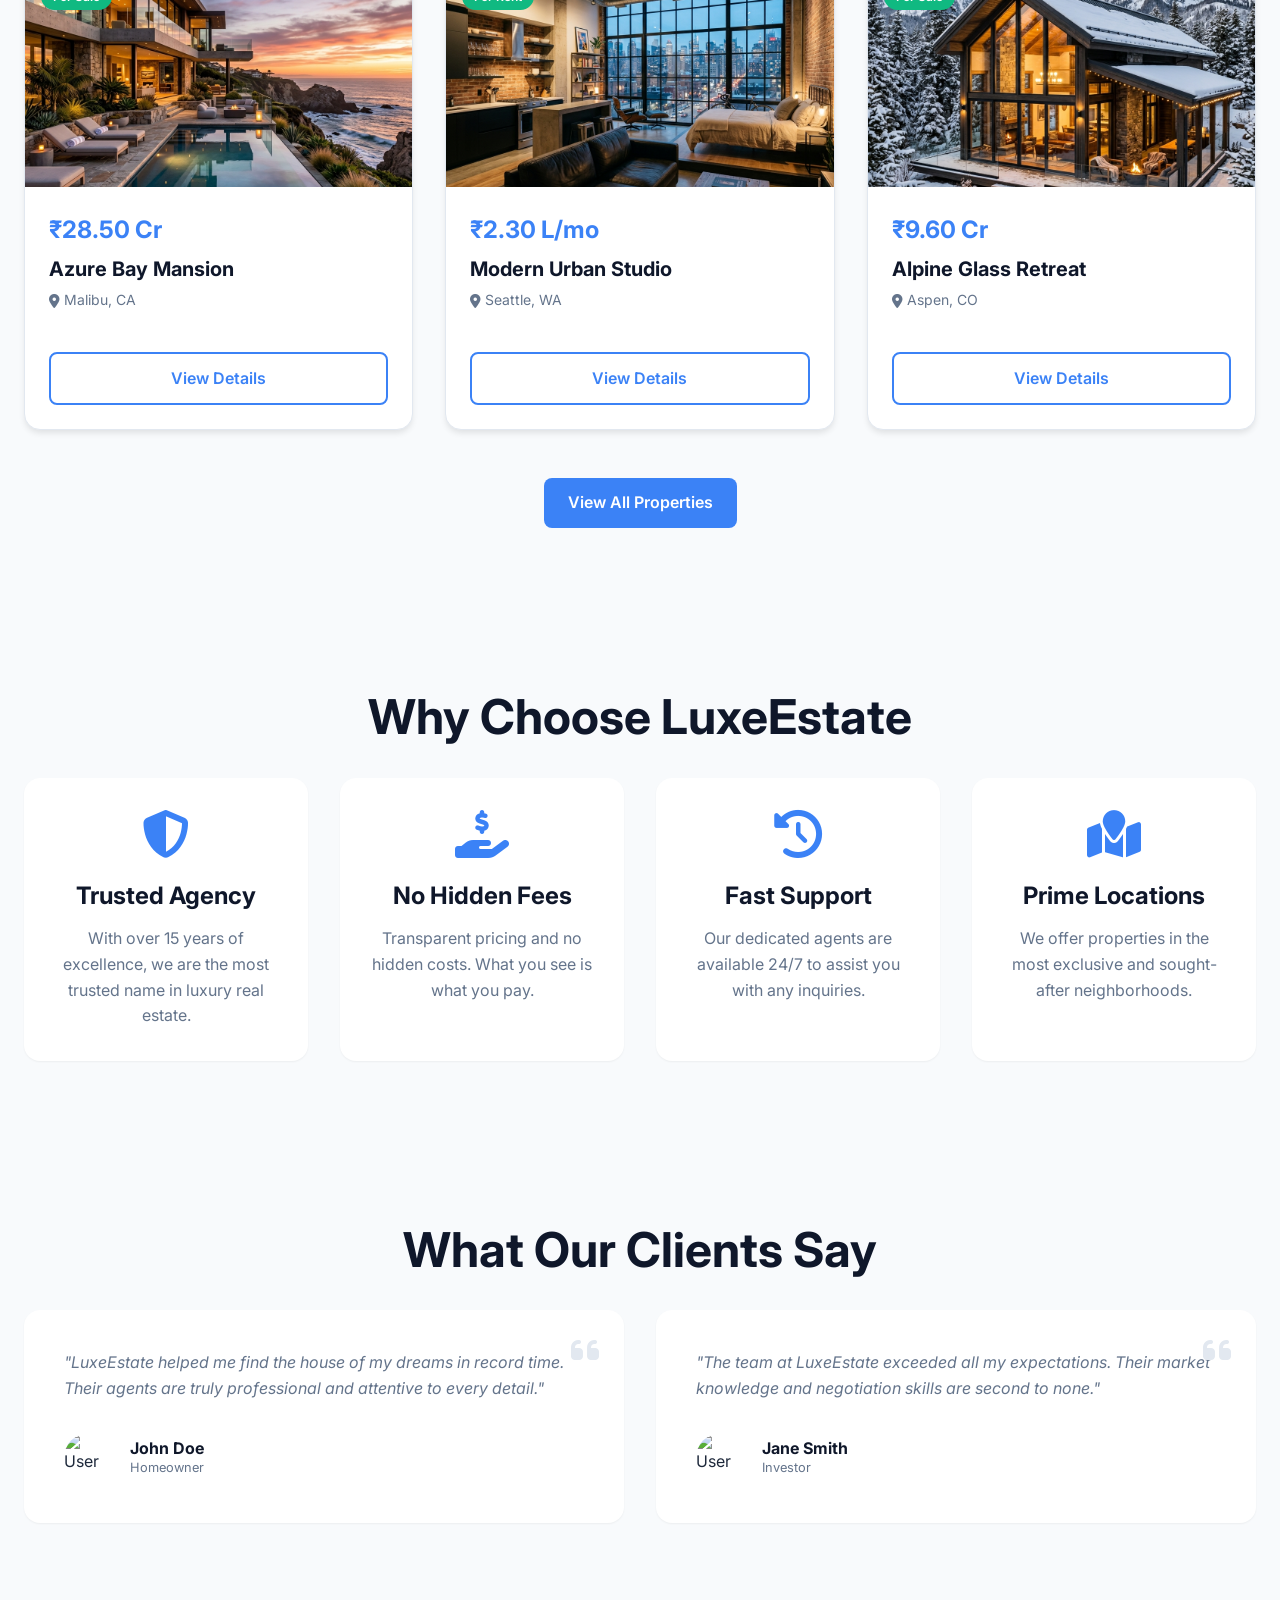
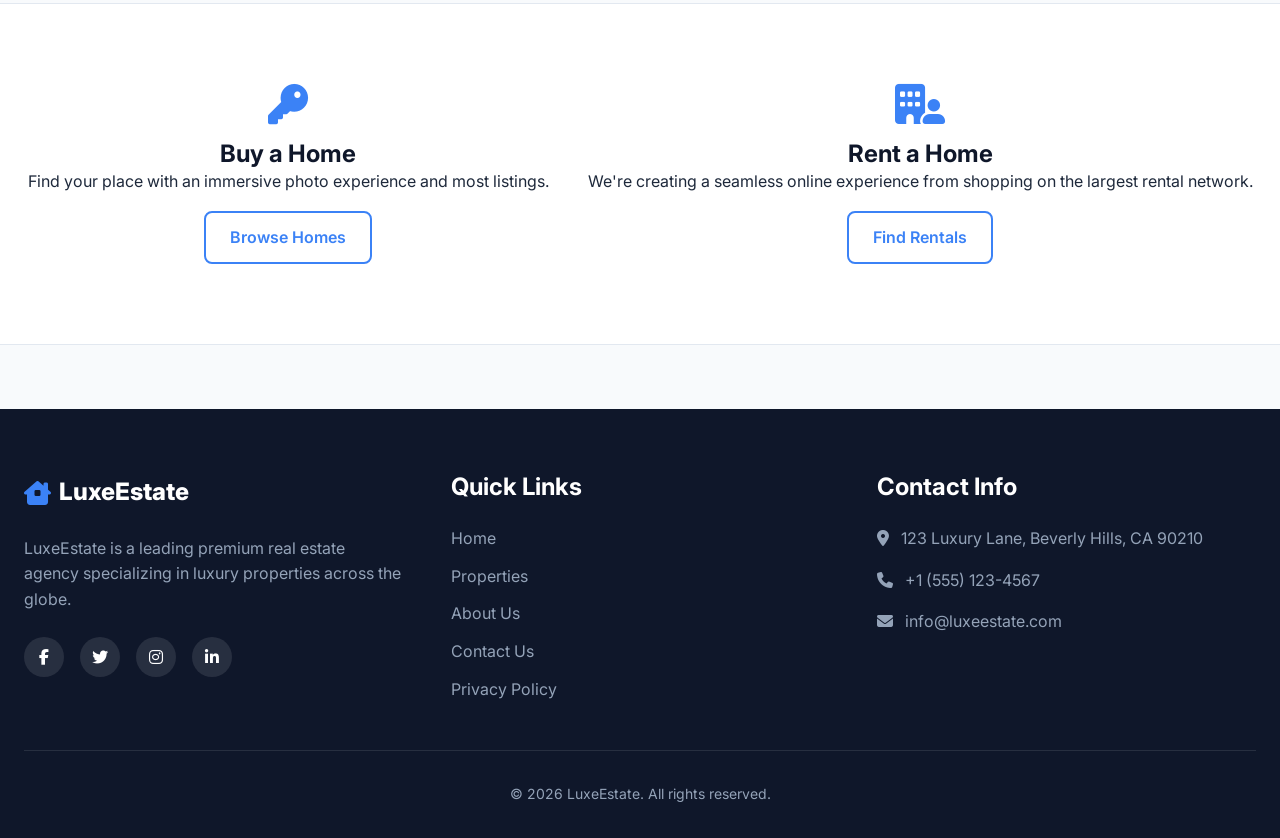
==== commit 6f9da8f9: "final" ====
--- a/index.html
+++ b/index.html
@@ -39,7 +39,11 @@
 
     <!-- Hero Section -->
     <section class="hero">
-        <img src="images/hero.png" alt="Luxury Villa" class="hero-bg">
+        <div class="hero-carousel">
+            <div class="hero-slide active" style="background-image: url('images/hero.png');"></div>
+            <div class="hero-slide" style="background-image: url('images/mansion.png');"></div>
+            <div class="hero-slide" style="background-image: url('images/mountain.png');"></div>
+        </div>
         <div class="hero-overlay"></div>
         <div class="hero-content">
             <h1>Discover Your Perfect Luxury Home</h1>
--- a/style.css
+++ b/style.css
@@ -220,14 +220,29 @@
   margin-top: 0;
 }
 
-.hero-bg {
+.hero-carousel {
   position: absolute;
   top: 0;
   left: 0;
   width: 100%;
   height: 100%;
-  object-fit: cover;
   z-index: -2;
+}
+
+.hero-slide {
+  position: absolute;
+  top: 0;
+  left: 0;
+  width: 100%;
+  height: 100%;
+  background-size: cover;
+  background-position: center;
+  opacity: 0;
+  transition: opacity 1.5s ease-in-out;
+}
+
+.hero-slide.active {
+  opacity: 1;
 }
 
 .hero-overlay {
@@ -236,7 +251,7 @@
   left: 0;
   width: 100%;
   height: 100%;
-  background: linear-gradient(to bottom, rgba(0,0,0,0.4), rgba(0,0,0,0.7));
+  background: linear-gradient(to bottom, rgba(0,0,0,0.3), rgba(0,0,0,0.6));
   z-index: -1;
 }
 
@@ -759,7 +774,7 @@
 
 @media (max-width: 480px) {
   .container {
-    padding: 0 1rem;
+    padding: 0 1.25rem;
   }
   
   .hero-content h1 {
@@ -768,11 +783,43 @@
   
   .search-container {
     padding: 1rem;
-  }
-  
-  .property-specs {
-    flex-wrap: wrap;
-    gap: 1rem;
+    gap: 0.75rem;
+  }
+
+  .properties-grid {
+    grid-template-columns: repeat(2, 1fr);
+    gap: 0.75rem;
+  }
+
+  .property-detail-header h1 {
+    font-size: 1.75rem;
+  }
+
+  .property-main-info {
+    padding: 1.5rem !important;
+  }
+
+  .property-stats-grid {
+    display: grid !important;
+    grid-template-columns: 1fr 1fr;
+    gap: 1.5rem;
+  }
+
+  .property-stats-grid > div {
+    border: none !important;
+    padding: 0 !important;
+  }
+
+  .contact-info, .contact-form {
+    padding: 1.5rem;
+  }
+
+  .footer-grid {
+    text-align: center;
+  }
+
+  .social-links {
+    justify-content: center;
   }
 }
 
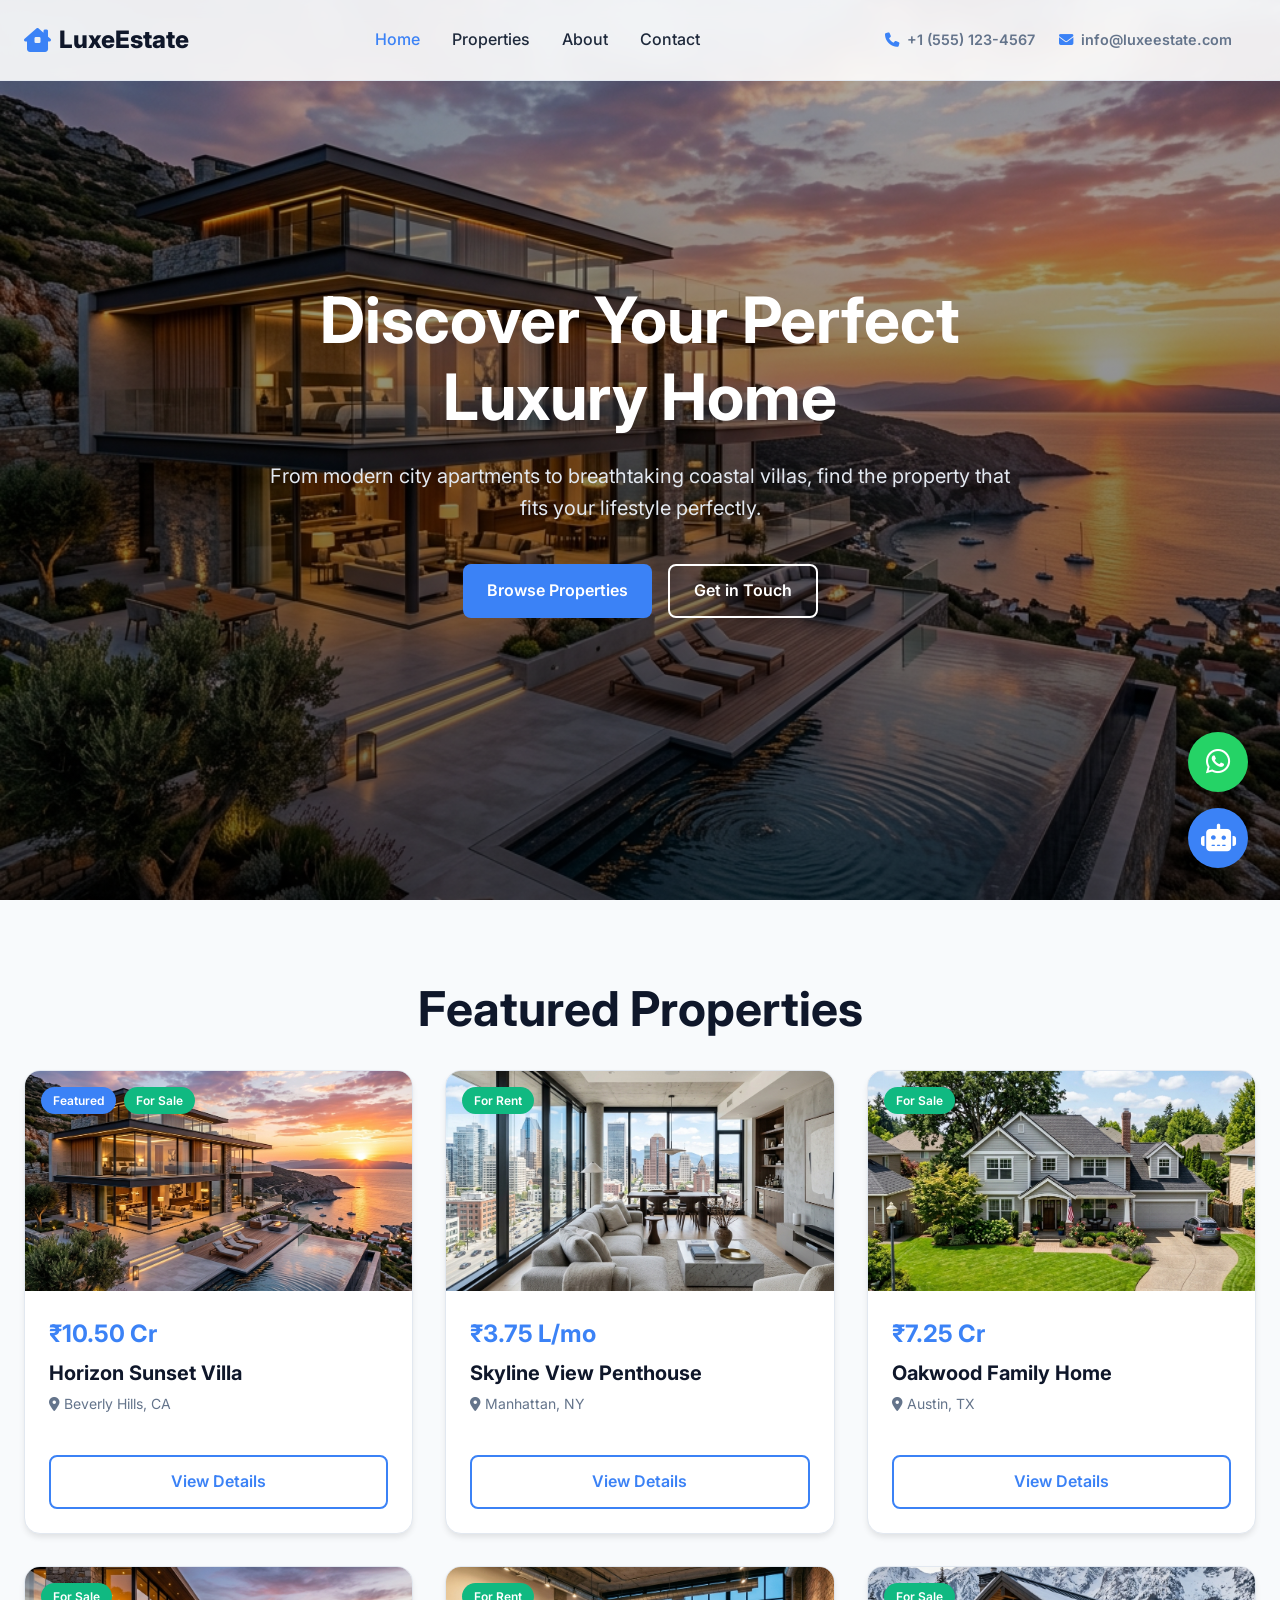
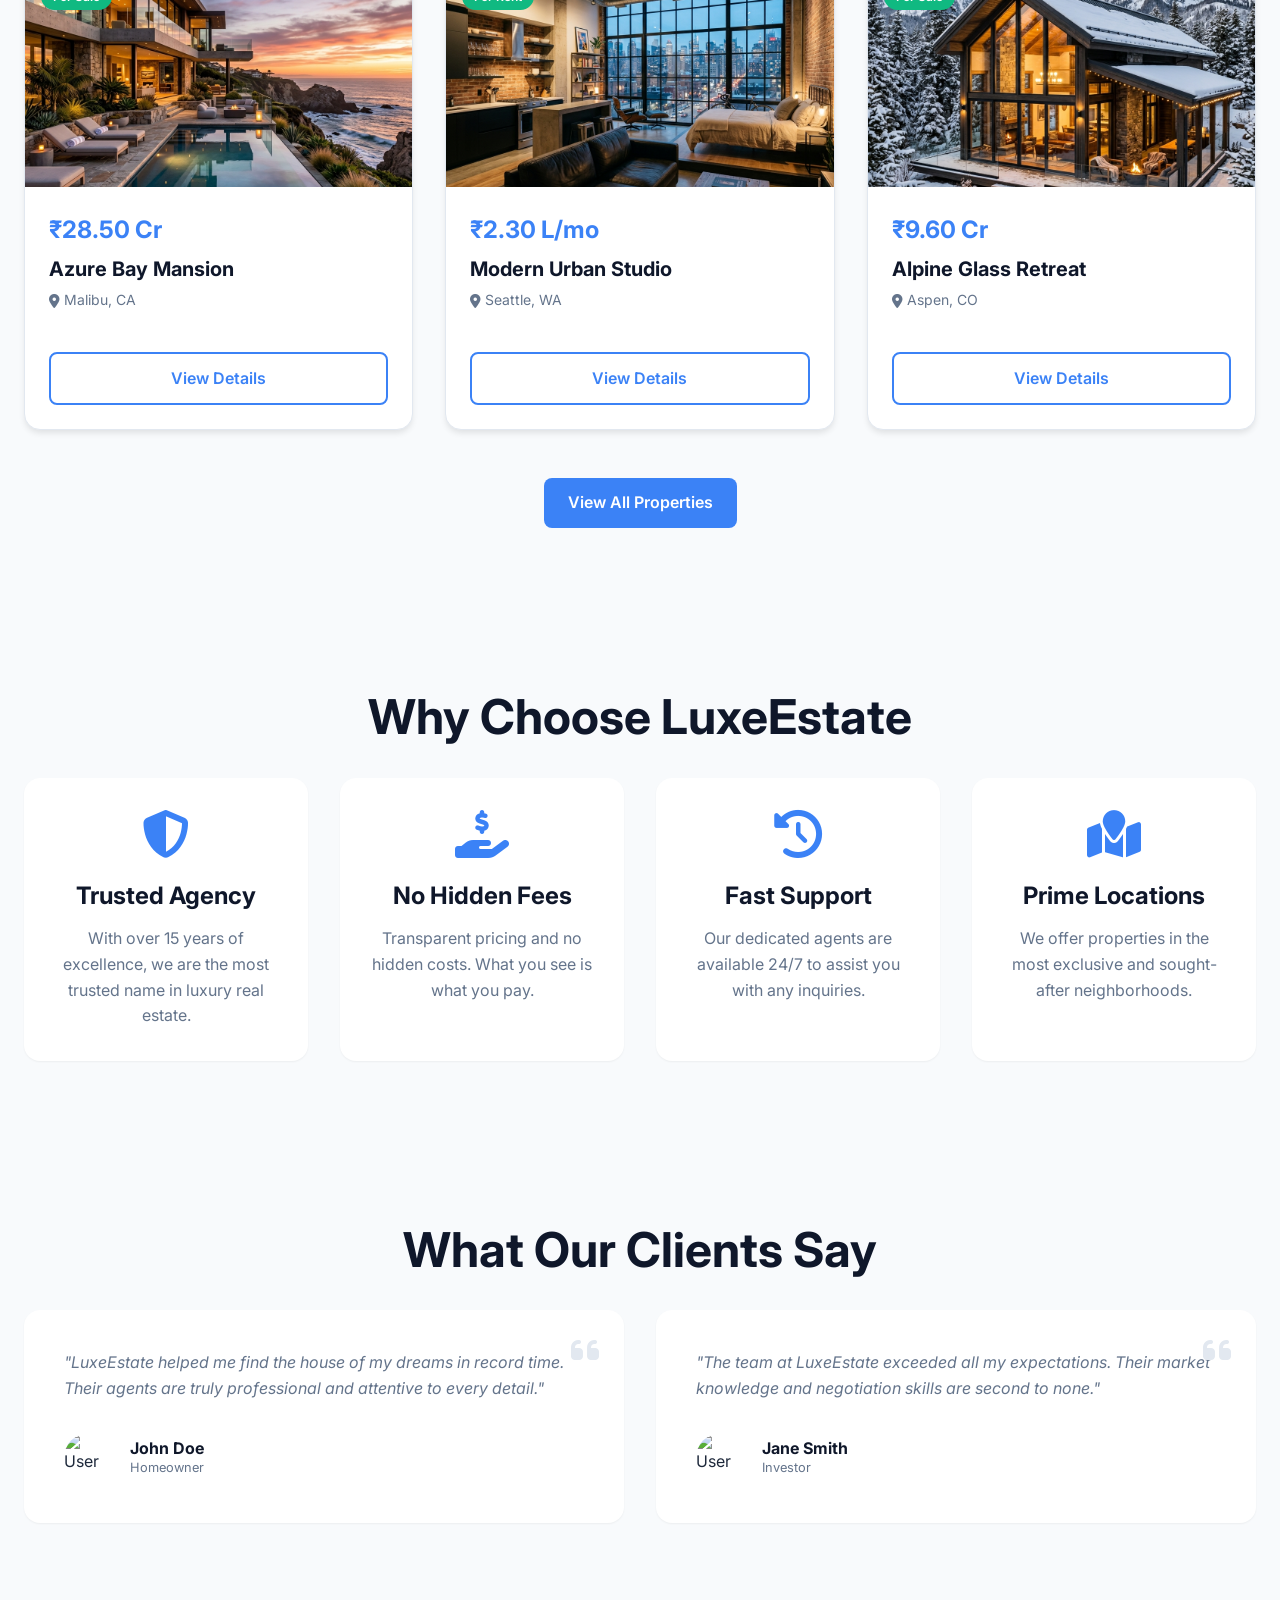
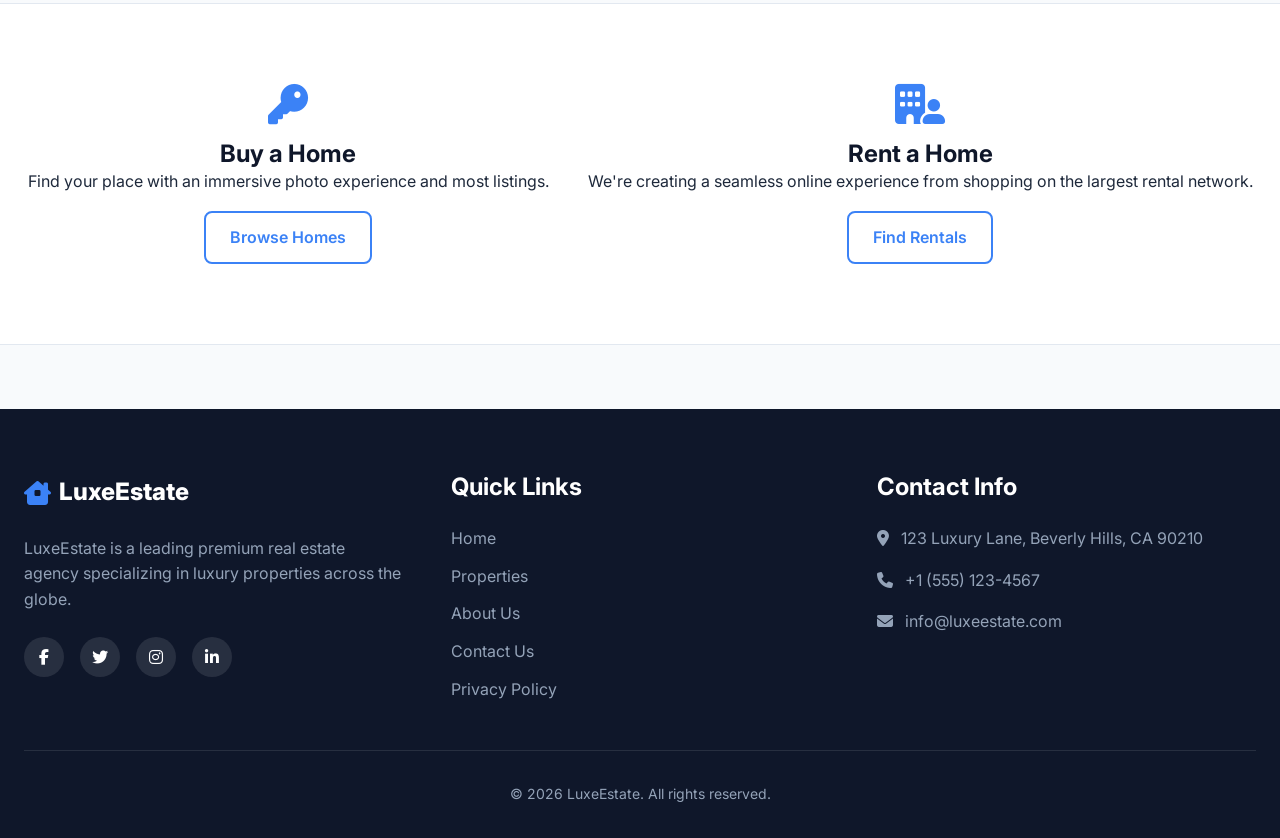
==== commit 3d924f2b: "final" ====
--- a/index.html
+++ b/index.html
@@ -283,6 +283,48 @@
         </div>
     </footer>
 
+    <!-- Floating Widgets -->
+    <div class="floating-widgets">
+        <!-- WhatsApp Button -->
+        <a href="https://wa.me/15551234567" class="floating-btn whatsapp-btn" target="_blank" title="Chat on WhatsApp">
+            <i class="fab fa-whatsapp"></i>
+        </a>
+
+        <!-- Chatbot Toggle -->
+        <button class="floating-btn chatbot-toggle" id="chatbotToggle" title="Open AI Chatbot">
+            <i class="fas fa-robot"></i>
+        </button>
+
+        <!-- Chatbot Window -->
+        <div class="chatbot-window" id="chatbotWindow">
+            <div class="chatbot-header">
+                <div class="chatbot-info">
+                    <div class="chatbot-avatar">
+                        <i class="fas fa-robot"></i>
+                    </div>
+                    <div>
+                        <h4>Luxe AI Assistant</h4>
+                        <span class="status">Online</span>
+                    </div>
+                </div>
+                <button class="close-chatbot" id="closeChatbot">
+                    <i class="fas fa-times"></i>
+                </button>
+            </div>
+            <div class="chatbot-messages" id="chatbotMessages">
+                <div class="message bot">
+                    Hello! I'm your LuxeEstate assistant. How can I help you find your dream property today?
+                </div>
+            </div>
+            <div class="chatbot-input">
+                <input type="text" id="chatInput" placeholder="Ask about properties, pricing...">
+                <button id="sendMessage">
+                    <i class="fas fa-paper-plane"></i>
+                </button>
+            </div>
+        </div>
+    </div>
+
     <script src="script.js"></script>
 </body>
 </html>
--- a/style.css
+++ b/style.css
@@ -1036,3 +1036,217 @@
     height: auto;
   }
 }
+
+/* Floating Widgets */
+.floating-widgets {
+  position: fixed;
+  bottom: 2rem;
+  right: 2rem;
+  display: flex;
+  flex-direction: column;
+  gap: 1rem;
+  z-index: 3000;
+}
+
+.floating-btn {
+  width: 60px;
+  height: 60px;
+  border-radius: 50%;
+  display: flex;
+  align-items: center;
+  justify-content: center;
+  font-size: 1.75rem;
+  color: #fff;
+  box-shadow: var(--shadow-lg);
+  cursor: pointer;
+  transition: var(--transition);
+  border: none;
+  outline: none;
+}
+
+.whatsapp-btn {
+  background: #25d366;
+}
+
+.whatsapp-btn:hover {
+  transform: scale(1.1) rotate(10deg);
+  background: #128c7e;
+}
+
+.chatbot-toggle {
+  background: var(--accent-color);
+}
+
+.chatbot-toggle:hover {
+  transform: scale(1.1);
+  background: #2563eb;
+}
+
+/* Chatbot Window */
+.chatbot-window {
+  position: absolute;
+  bottom: 80px;
+  right: 0;
+  width: 380px;
+  height: 500px;
+  background: rgba(255, 255, 255, 0.95);
+  backdrop-filter: blur(10px);
+  border-radius: var(--radius-lg);
+  box-shadow: 0 20px 25px -5px rgba(0, 0, 0, 0.1), 0 10px 10px -5px rgba(0, 0, 0, 0.04), 0 0 0 1px rgba(0, 0, 0, 0.05);
+  display: flex;
+  flex-direction: column;
+  overflow: hidden;
+  opacity: 0;
+  visibility: hidden;
+  transform: translateY(20px) scale(0.9);
+  transform-origin: bottom right;
+  transition: all 0.4s cubic-bezier(0.175, 0.885, 0.32, 1.275);
+  border: 1px solid rgba(255, 255, 255, 0.3);
+}
+
+
+.chatbot-window.active {
+  opacity: 1;
+  visibility: visible;
+  transform: translateY(0) scale(1);
+}
+
+.chatbot-header {
+  padding: 1.5rem;
+  background: var(--primary-color);
+  color: #fff;
+  display: flex;
+  justify-content: space-between;
+  align-items: center;
+}
+
+.chatbot-info {
+  display: flex;
+  align-items: center;
+  gap: 1rem;
+}
+
+.chatbot-avatar {
+  width: 40px;
+  height: 40px;
+  background: var(--accent-color);
+  border-radius: 50%;
+  display: flex;
+  align-items: center;
+  justify-content: center;
+  font-size: 1.25rem;
+}
+
+.chatbot-info h4 {
+  color: #fff;
+  font-size: 1rem;
+  margin: 0;
+}
+
+.status {
+  font-size: 0.75rem;
+  color: #10b981;
+  display: flex;
+  align-items: center;
+  gap: 0.25rem;
+}
+
+.status::before {
+  content: '';
+  width: 8px;
+  height: 8px;
+  background: #10b981;
+  border-radius: 50%;
+  display: inline-block;
+}
+
+.close-chatbot {
+  background: none;
+  border: none;
+  color: #fff;
+  font-size: 1.25rem;
+  cursor: pointer;
+  opacity: 0.7;
+  transition: var(--transition);
+}
+
+.close-chatbot:hover {
+  opacity: 1;
+}
+
+.chatbot-messages {
+  flex: 1;
+  padding: 1.5rem;
+  overflow-y: auto;
+  display: flex;
+  flex-direction: column;
+  gap: 1rem;
+  background: #f8fafc;
+}
+
+.message {
+  max-width: 85%;
+  padding: 0.75rem 1rem;
+  border-radius: 1rem;
+  font-size: 0.9rem;
+}
+
+.message.bot {
+  background: #fff;
+  color: var(--text-primary);
+  align-self: flex-start;
+  border-bottom-left-radius: 0.25rem;
+  box-shadow: var(--shadow-sm);
+}
+
+.message.user {
+  background: var(--accent-color);
+  color: #fff;
+  align-self: flex-end;
+  border-bottom-right-radius: 0.25rem;
+}
+
+.chatbot-input {
+  padding: 1rem;
+  background: #fff;
+  border-top: 1px solid var(--border-color);
+  display: flex;
+  gap: 0.5rem;
+}
+
+.chatbot-input input {
+  flex: 1;
+  padding: 0.75rem;
+  border: 1px solid var(--border-color);
+  border-radius: var(--radius-md);
+  outline: none;
+  transition: var(--transition);
+}
+
+.chatbot-input input:focus {
+  border-color: var(--accent-color);
+}
+
+.chatbot-input button {
+  width: 45px;
+  height: 45px;
+  background: var(--accent-color);
+  color: #fff;
+  border: none;
+  border-radius: var(--radius-md);
+  cursor: pointer;
+  transition: var(--transition);
+}
+
+.chatbot-input button:hover {
+  background: #2563eb;
+}
+
+@media (max-width: 480px) {
+  .chatbot-window {
+    width: calc(100vw - 2rem);
+    right: -1rem;
+    bottom: 80px;
+  }
+}
+
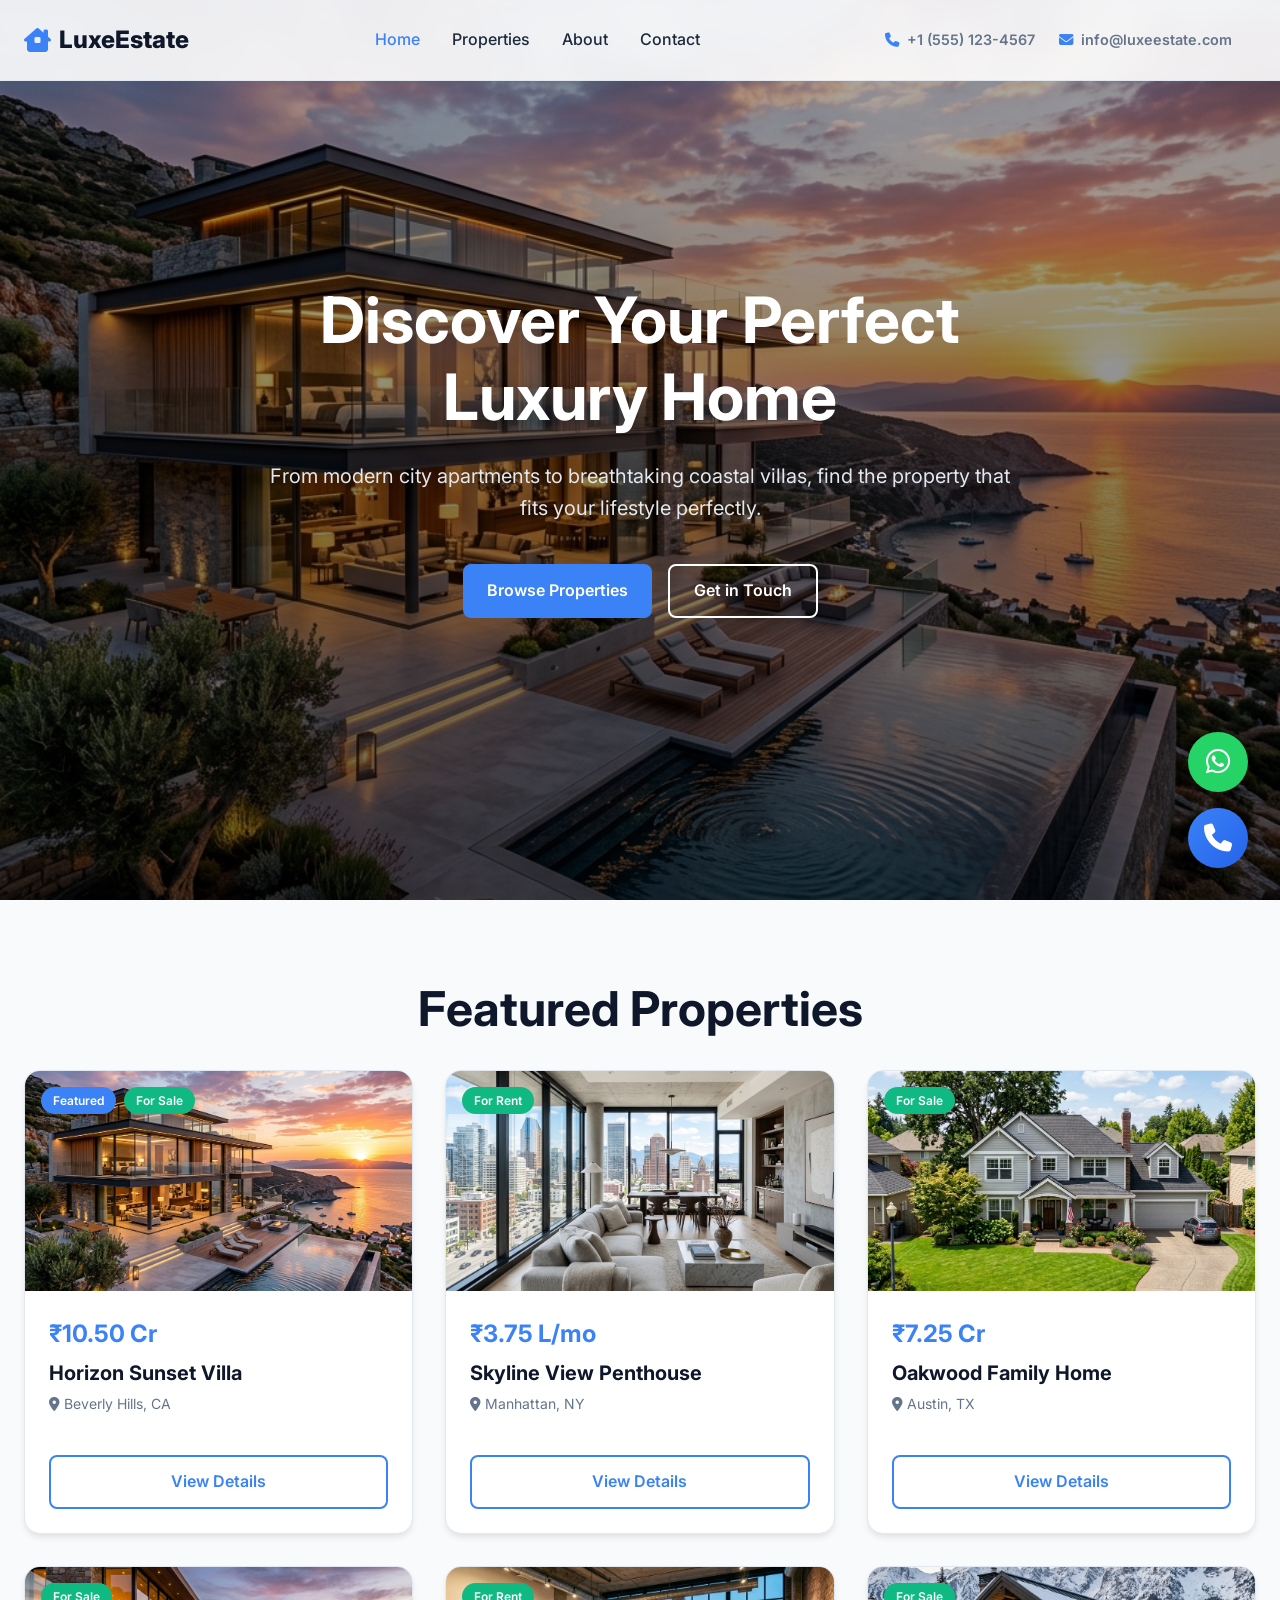
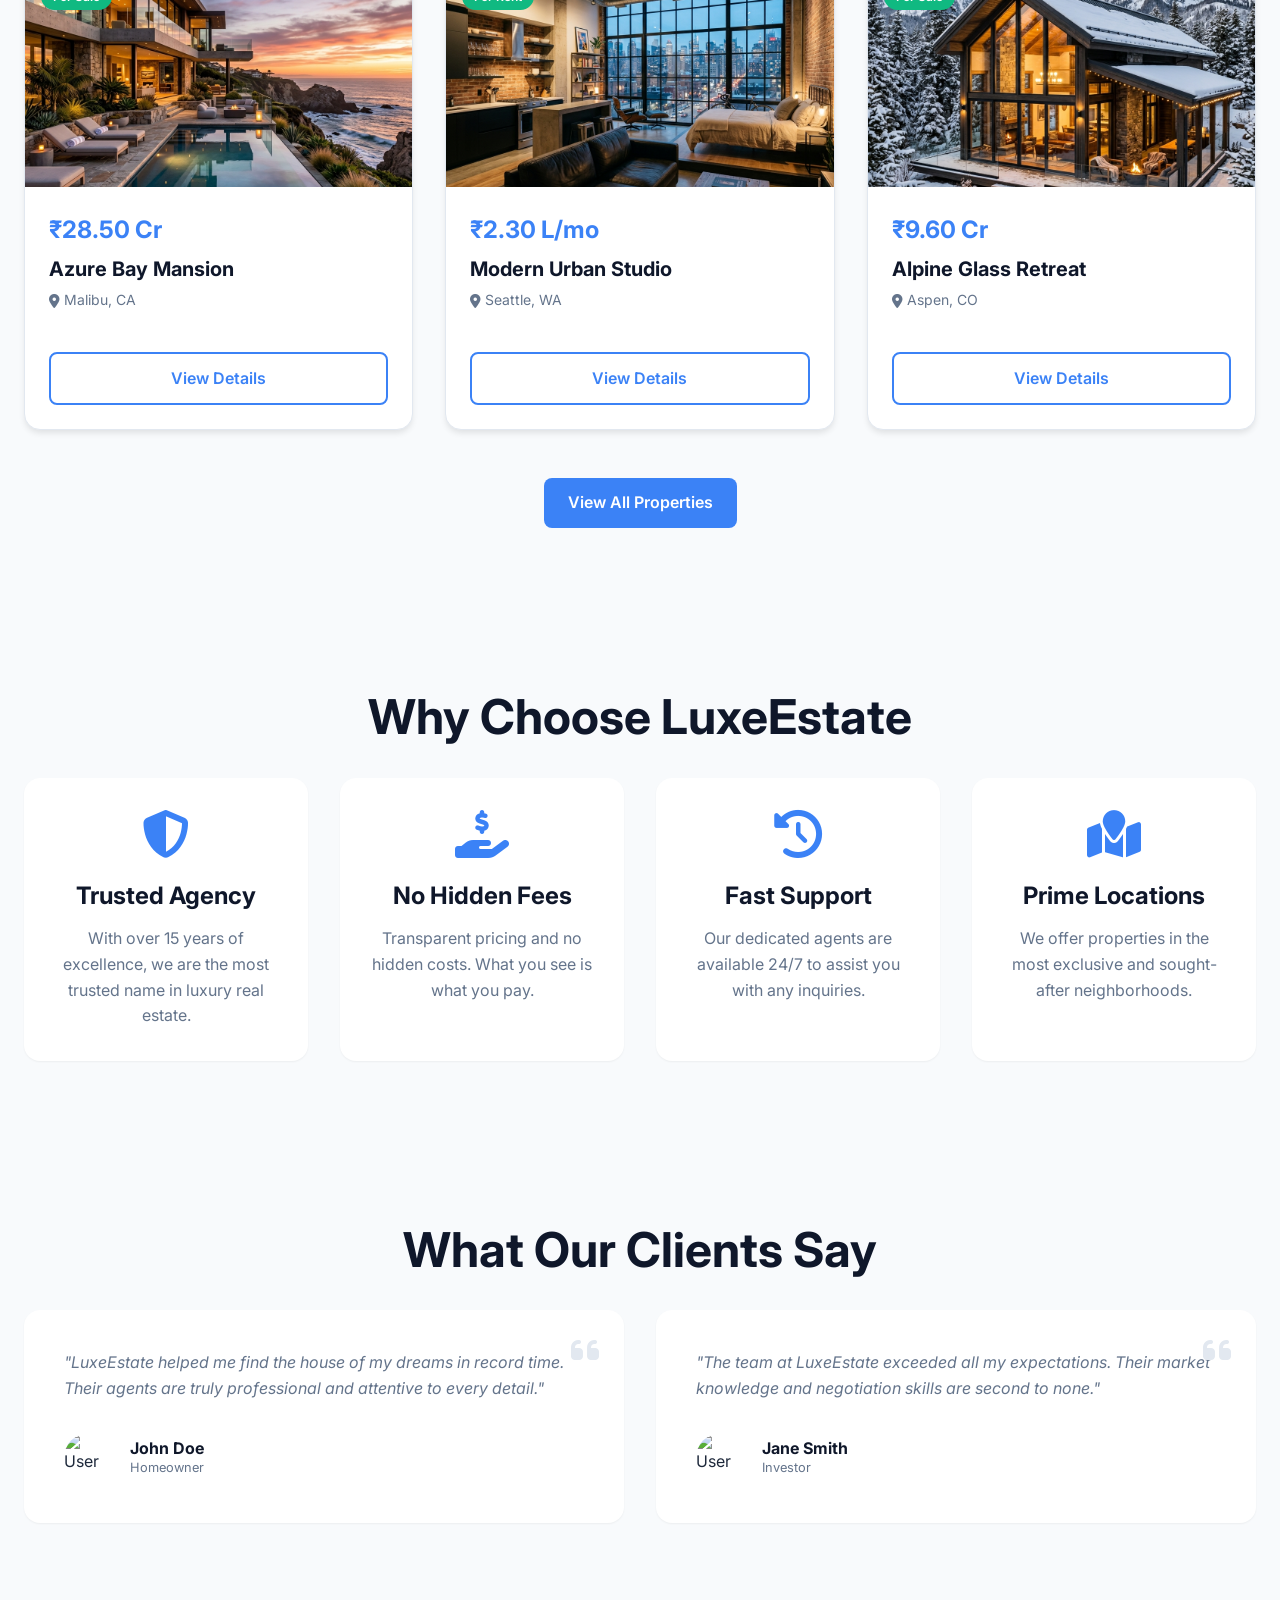
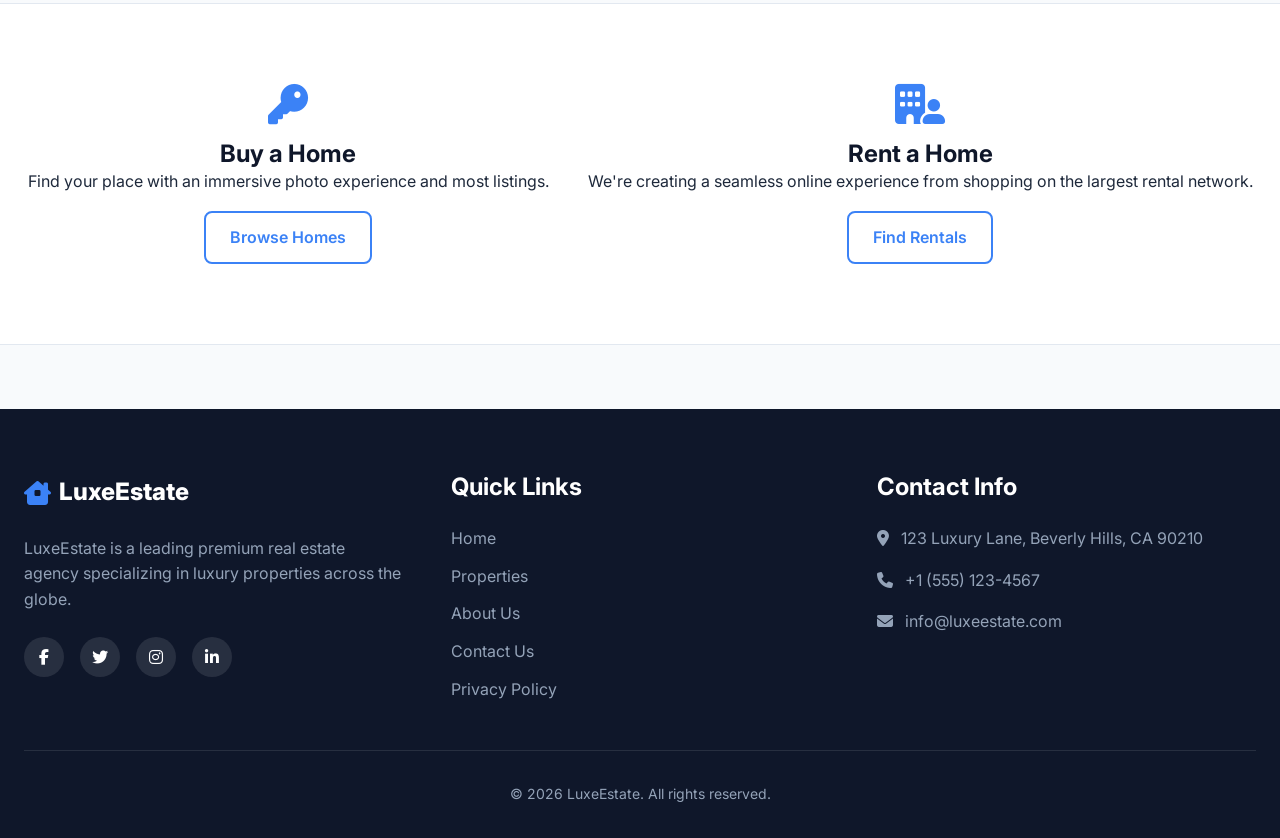
==== commit 053d979a: "final" ====
--- a/index.html
+++ b/index.html
@@ -290,39 +290,10 @@
             <i class="fab fa-whatsapp"></i>
         </a>
 
-        <!-- Chatbot Toggle -->
-        <button class="floating-btn chatbot-toggle" id="chatbotToggle" title="Open AI Chatbot">
-            <i class="fas fa-robot"></i>
-        </button>
-
-        <!-- Chatbot Window -->
-        <div class="chatbot-window" id="chatbotWindow">
-            <div class="chatbot-header">
-                <div class="chatbot-info">
-                    <div class="chatbot-avatar">
-                        <i class="fas fa-robot"></i>
-                    </div>
-                    <div>
-                        <h4>Luxe AI Assistant</h4>
-                        <span class="status">Online</span>
-                    </div>
-                </div>
-                <button class="close-chatbot" id="closeChatbot">
-                    <i class="fas fa-times"></i>
-                </button>
-            </div>
-            <div class="chatbot-messages" id="chatbotMessages">
-                <div class="message bot">
-                    Hello! I'm your LuxeEstate assistant. How can I help you find your dream property today?
-                </div>
-            </div>
-            <div class="chatbot-input">
-                <input type="text" id="chatInput" placeholder="Ask about properties, pricing...">
-                <button id="sendMessage">
-                    <i class="fas fa-paper-plane"></i>
-                </button>
-            </div>
-        </div>
+        <!-- Call Now Button -->
+        <a href="tel:+15557891234" class="floating-btn call-btn" title="Call Us Now">
+            <i class="fas fa-phone"></i>
+        </a>
     </div>
 
     <script src="script.js"></script>
--- a/style.css
+++ b/style.css
@@ -1073,180 +1073,40 @@
   background: #128c7e;
 }
 
-.chatbot-toggle {
-  background: var(--accent-color);
-}
-
-.chatbot-toggle:hover {
-  transform: scale(1.1);
-  background: #2563eb;
-}
-
-/* Chatbot Window */
-.chatbot-window {
+.call-btn {
+  background: #3b82f6;
+  background: linear-gradient(135deg, #3b82f6 0%, #2563eb 100%);
+  position: relative;
+}
+
+.call-btn::after {
+  content: 'Call Now';
   position: absolute;
-  bottom: 80px;
-  right: 0;
-  width: 380px;
-  height: 500px;
-  background: rgba(255, 255, 255, 0.95);
-  backdrop-filter: blur(10px);
-  border-radius: var(--radius-lg);
-  box-shadow: 0 20px 25px -5px rgba(0, 0, 0, 0.1), 0 10px 10px -5px rgba(0, 0, 0, 0.04), 0 0 0 1px rgba(0, 0, 0, 0.05);
-  display: flex;
-  flex-direction: column;
-  overflow: hidden;
+  right: 70px;
+  background: var(--primary-color);
+  color: #fff;
+  padding: 0.5rem 1rem;
+  border-radius: var(--radius-md);
+  font-size: 0.875rem;
+  font-weight: 600;
+  white-space: nowrap;
   opacity: 0;
   visibility: hidden;
-  transform: translateY(20px) scale(0.9);
-  transform-origin: bottom right;
-  transition: all 0.4s cubic-bezier(0.175, 0.885, 0.32, 1.275);
-  border: 1px solid rgba(255, 255, 255, 0.3);
-}
-
-
-.chatbot-window.active {
+  transform: translateX(10px);
+  transition: var(--transition);
+  box-shadow: var(--shadow-md);
+}
+
+.call-btn:hover::after {
   opacity: 1;
   visibility: visible;
-  transform: translateY(0) scale(1);
-}
-
-.chatbot-header {
-  padding: 1.5rem;
-  background: var(--primary-color);
-  color: #fff;
-  display: flex;
-  justify-content: space-between;
-  align-items: center;
-}
-
-.chatbot-info {
-  display: flex;
-  align-items: center;
-  gap: 1rem;
-}
-
-.chatbot-avatar {
-  width: 40px;
-  height: 40px;
-  background: var(--accent-color);
-  border-radius: 50%;
-  display: flex;
-  align-items: center;
-  justify-content: center;
-  font-size: 1.25rem;
-}
-
-.chatbot-info h4 {
-  color: #fff;
-  font-size: 1rem;
-  margin: 0;
-}
-
-.status {
-  font-size: 0.75rem;
-  color: #10b981;
-  display: flex;
-  align-items: center;
-  gap: 0.25rem;
-}
-
-.status::before {
-  content: '';
-  width: 8px;
-  height: 8px;
-  background: #10b981;
-  border-radius: 50%;
-  display: inline-block;
-}
-
-.close-chatbot {
-  background: none;
-  border: none;
-  color: #fff;
-  font-size: 1.25rem;
-  cursor: pointer;
-  opacity: 0.7;
-  transition: var(--transition);
-}
-
-.close-chatbot:hover {
-  opacity: 1;
-}
-
-.chatbot-messages {
-  flex: 1;
-  padding: 1.5rem;
-  overflow-y: auto;
-  display: flex;
-  flex-direction: column;
-  gap: 1rem;
-  background: #f8fafc;
-}
-
-.message {
-  max-width: 85%;
-  padding: 0.75rem 1rem;
-  border-radius: 1rem;
-  font-size: 0.9rem;
-}
-
-.message.bot {
-  background: #fff;
-  color: var(--text-primary);
-  align-self: flex-start;
-  border-bottom-left-radius: 0.25rem;
-  box-shadow: var(--shadow-sm);
-}
-
-.message.user {
-  background: var(--accent-color);
-  color: #fff;
-  align-self: flex-end;
-  border-bottom-right-radius: 0.25rem;
-}
-
-.chatbot-input {
-  padding: 1rem;
-  background: #fff;
-  border-top: 1px solid var(--border-color);
-  display: flex;
-  gap: 0.5rem;
-}
-
-.chatbot-input input {
-  flex: 1;
-  padding: 0.75rem;
-  border: 1px solid var(--border-color);
-  border-radius: var(--radius-md);
-  outline: none;
-  transition: var(--transition);
-}
-
-.chatbot-input input:focus {
-  border-color: var(--accent-color);
-}
-
-.chatbot-input button {
-  width: 45px;
-  height: 45px;
-  background: var(--accent-color);
-  color: #fff;
-  border: none;
-  border-radius: var(--radius-md);
-  cursor: pointer;
-  transition: var(--transition);
-}
-
-.chatbot-input button:hover {
-  background: #2563eb;
-}
-
-@media (max-width: 480px) {
-  .chatbot-window {
-    width: calc(100vw - 2rem);
-    right: -1rem;
-    bottom: 80px;
-  }
-}
-
+  transform: translateX(0);
+}
+
+.call-btn:hover {
+  transform: scale(1.1);
+  box-shadow: 0 0 20px rgba(59, 130, 246, 0.4);
+}
+
+/* Chatbot Window Removed */
+
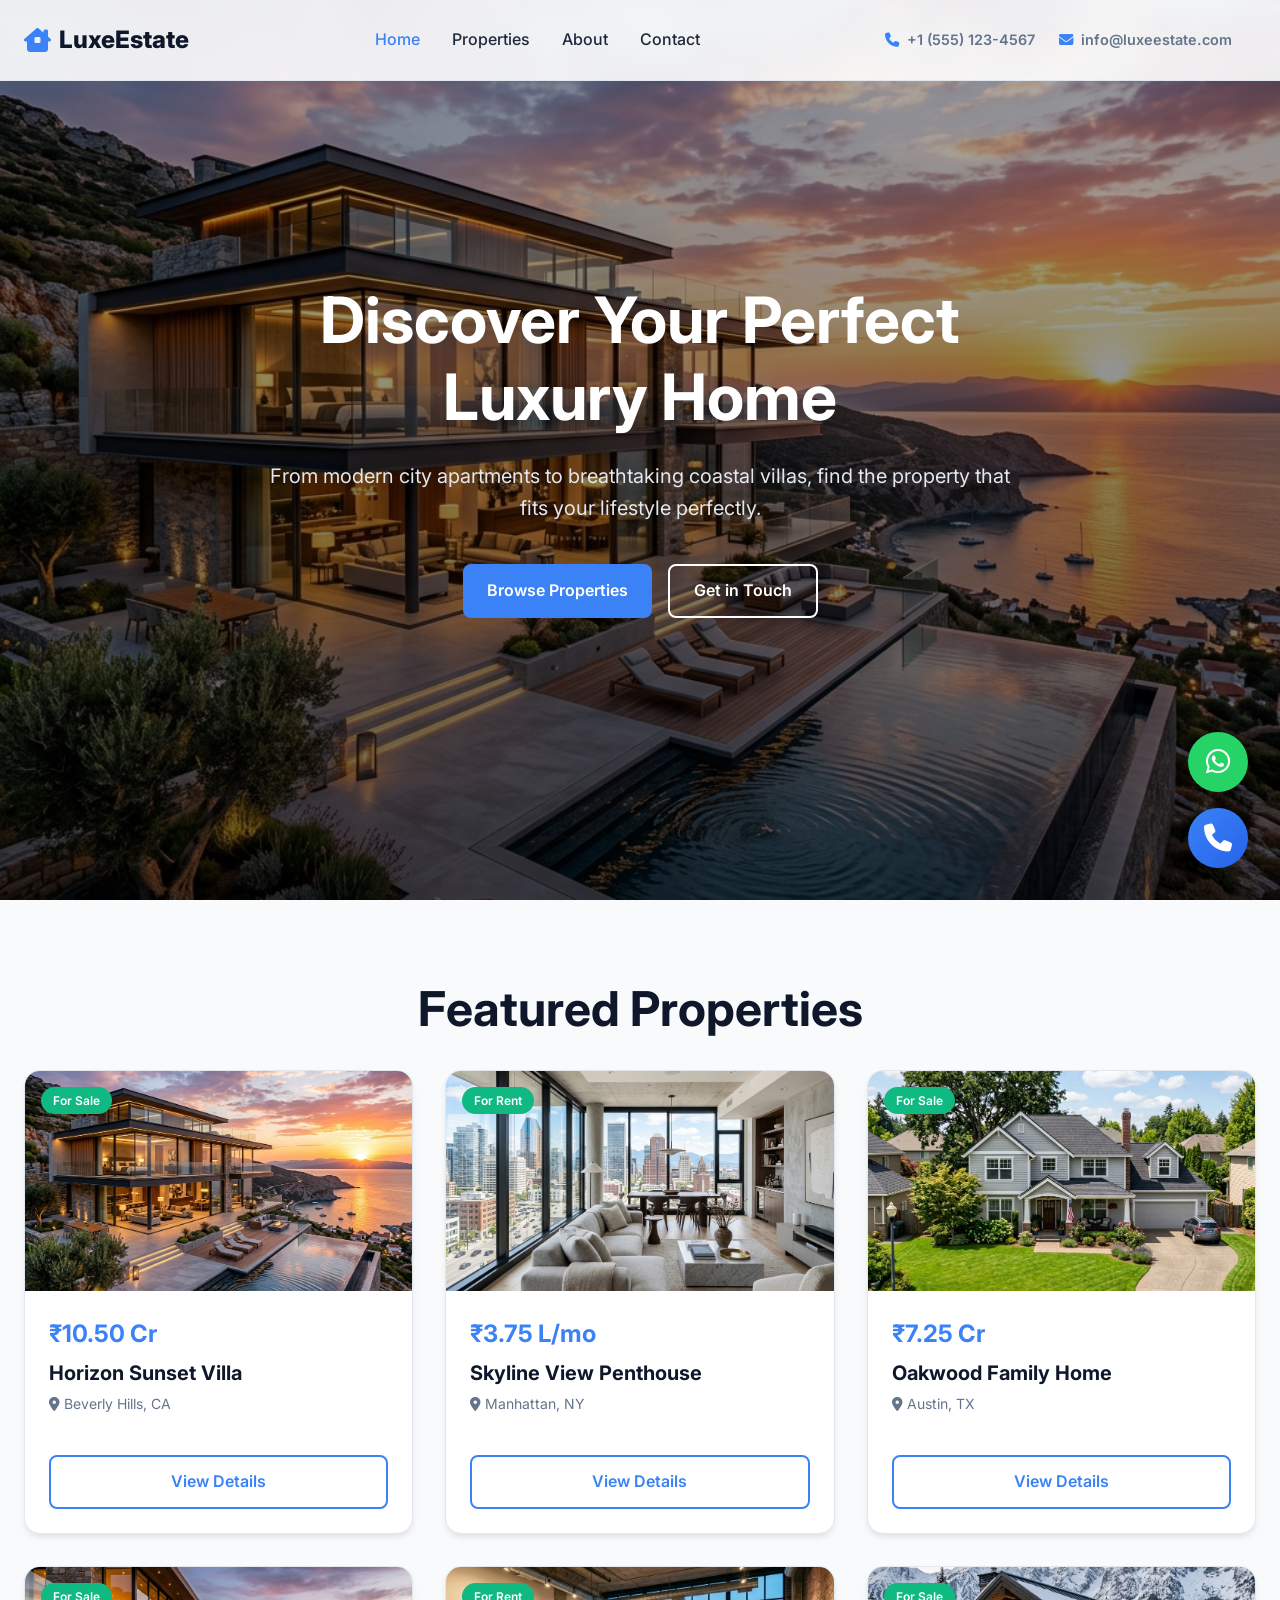
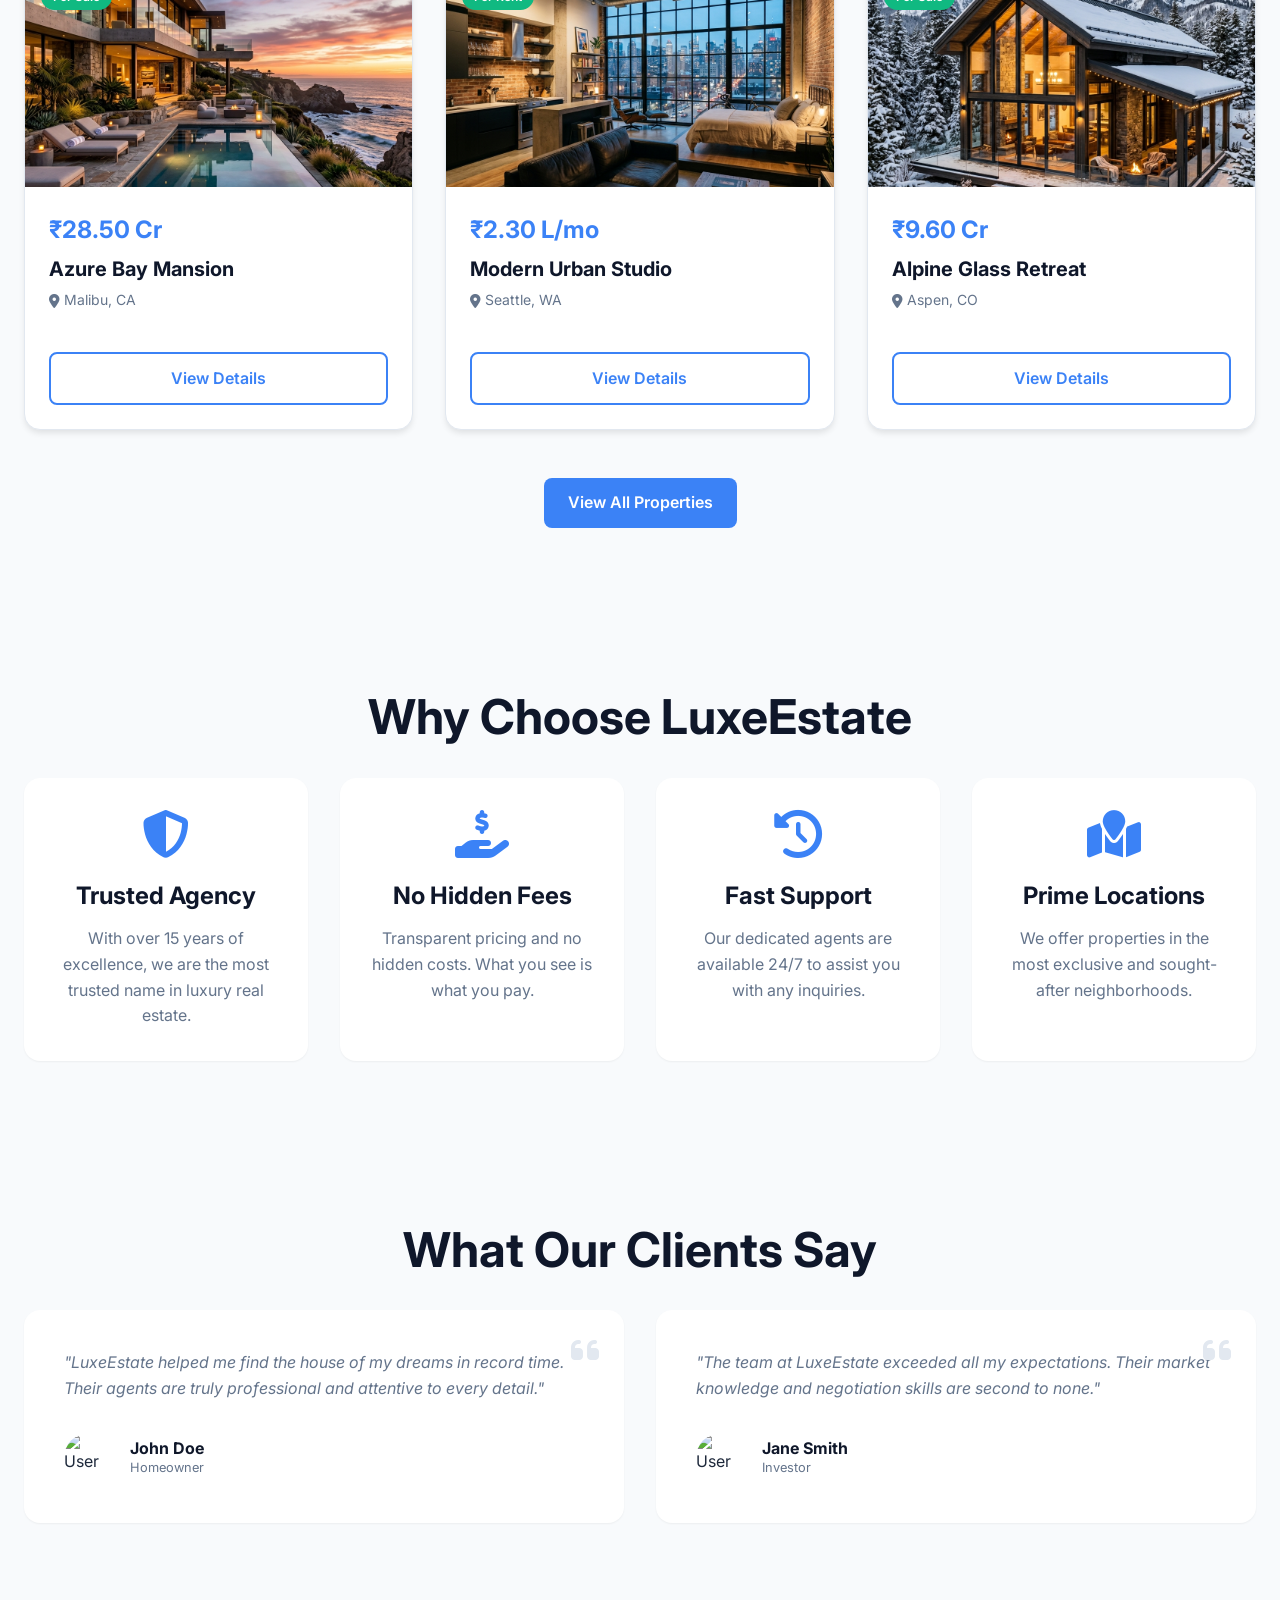
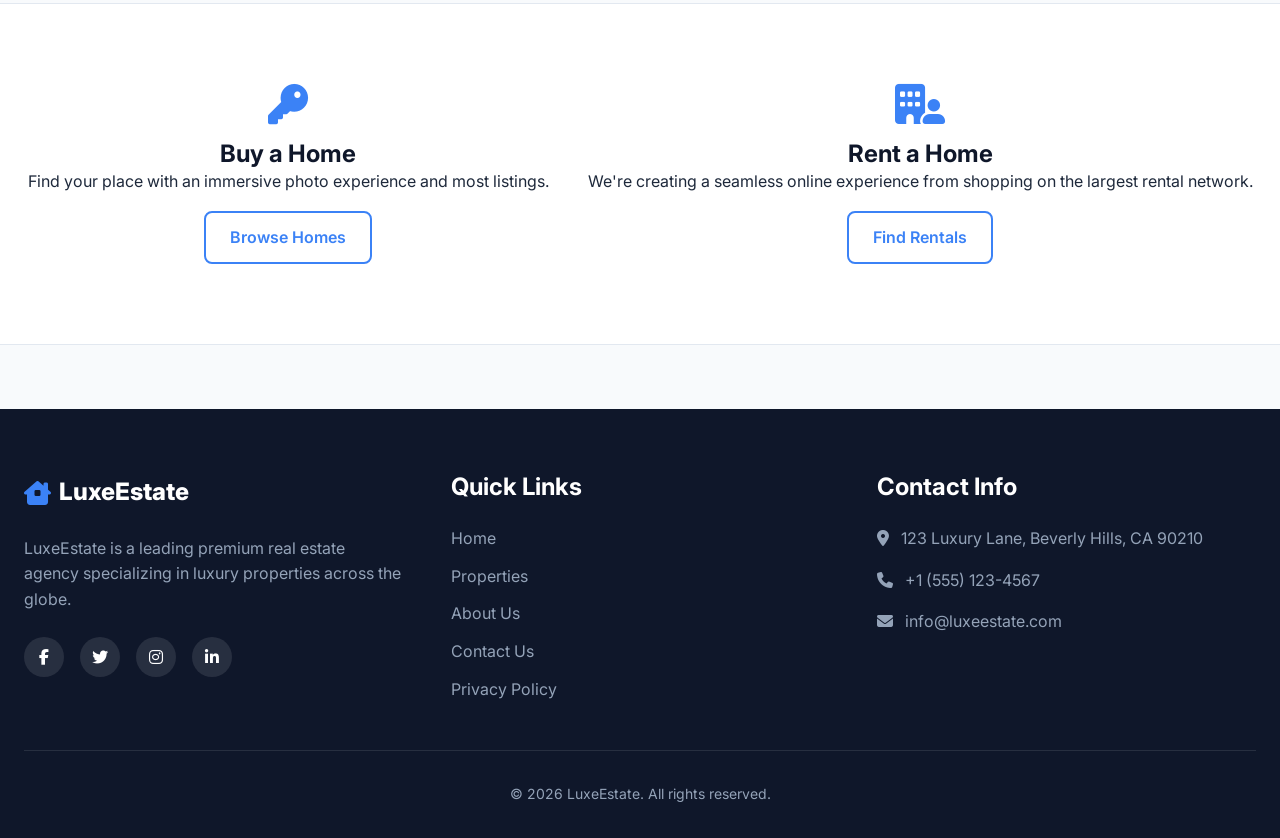
==== commit 90117e3a: "final" ====
--- a/index.html
+++ b/index.html
@@ -65,7 +65,6 @@
                     <div class="property-img">
                         <img src="images/hero.png" alt="Modern Villa">
                         <div class="property-badges">
-                            <span class="badge">Featured</span>
                             <span class="badge sale">For Sale</span>
                         </div>
                     </div>
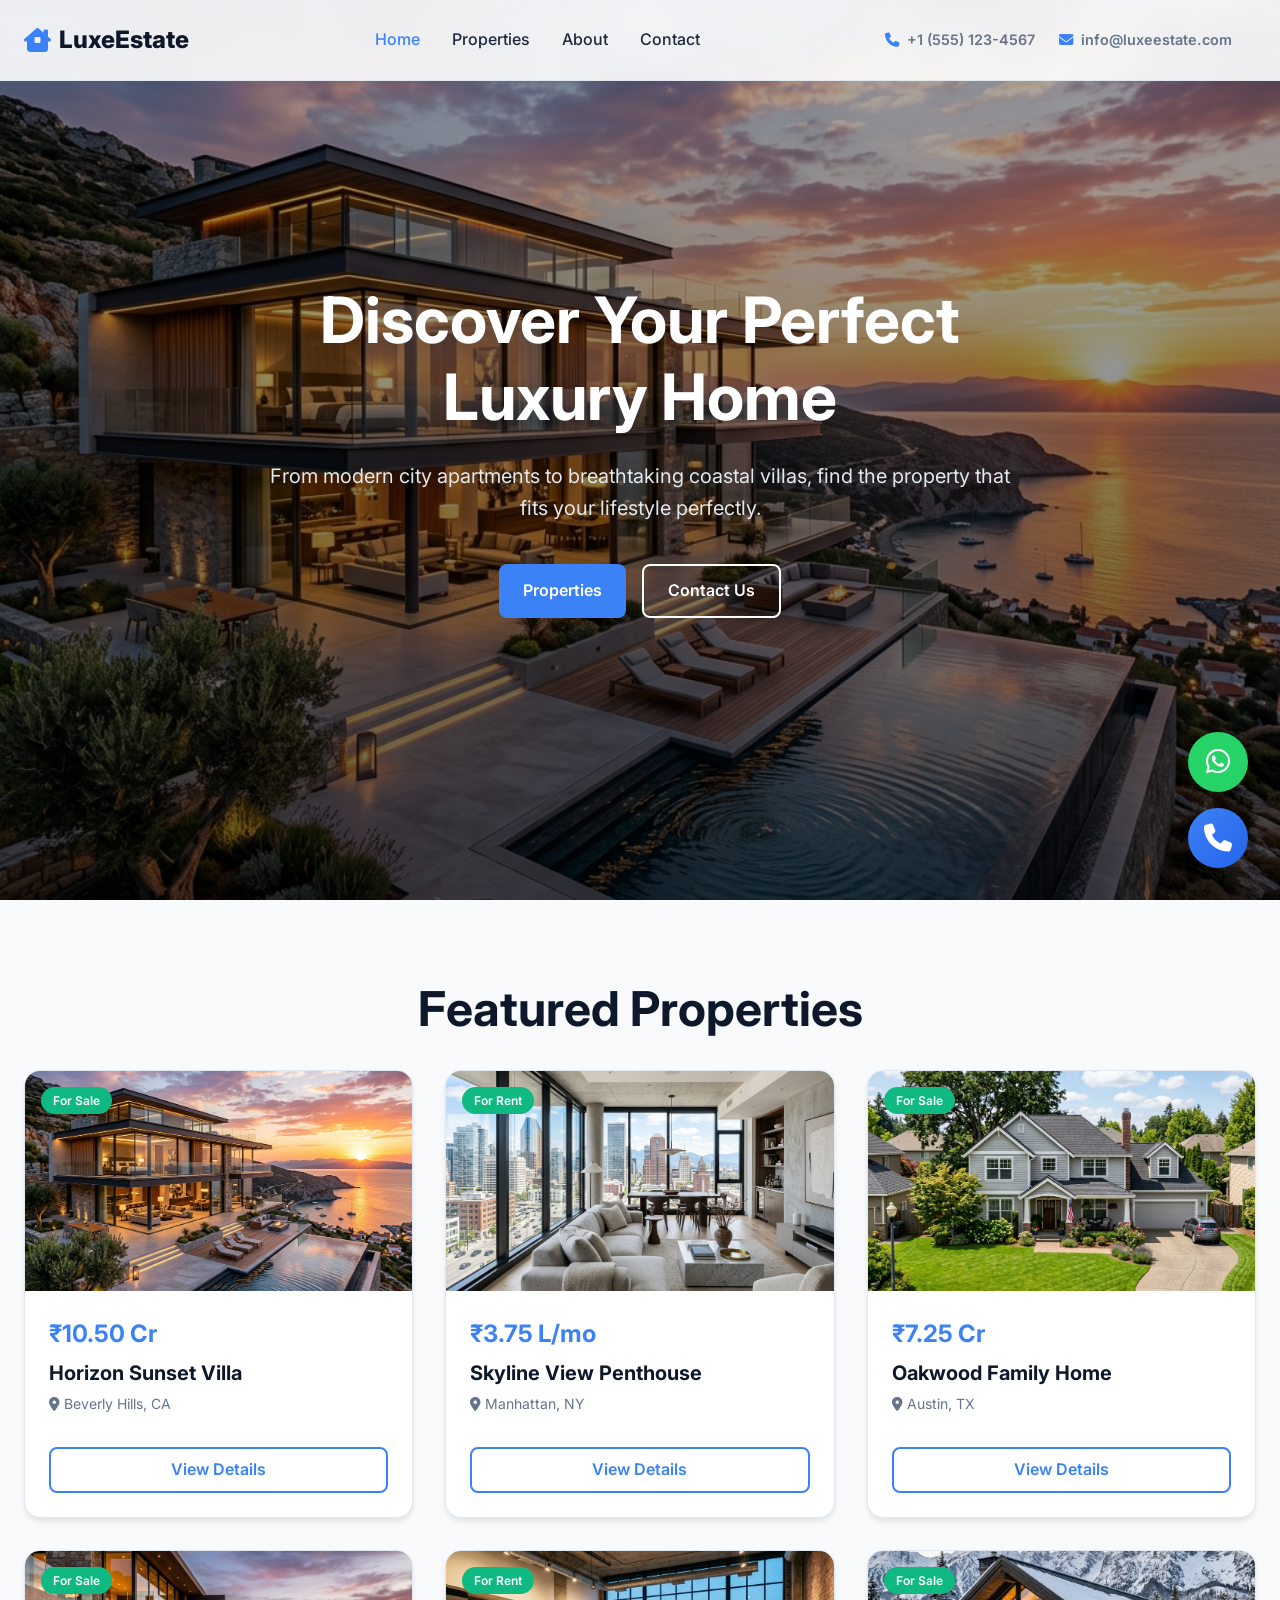
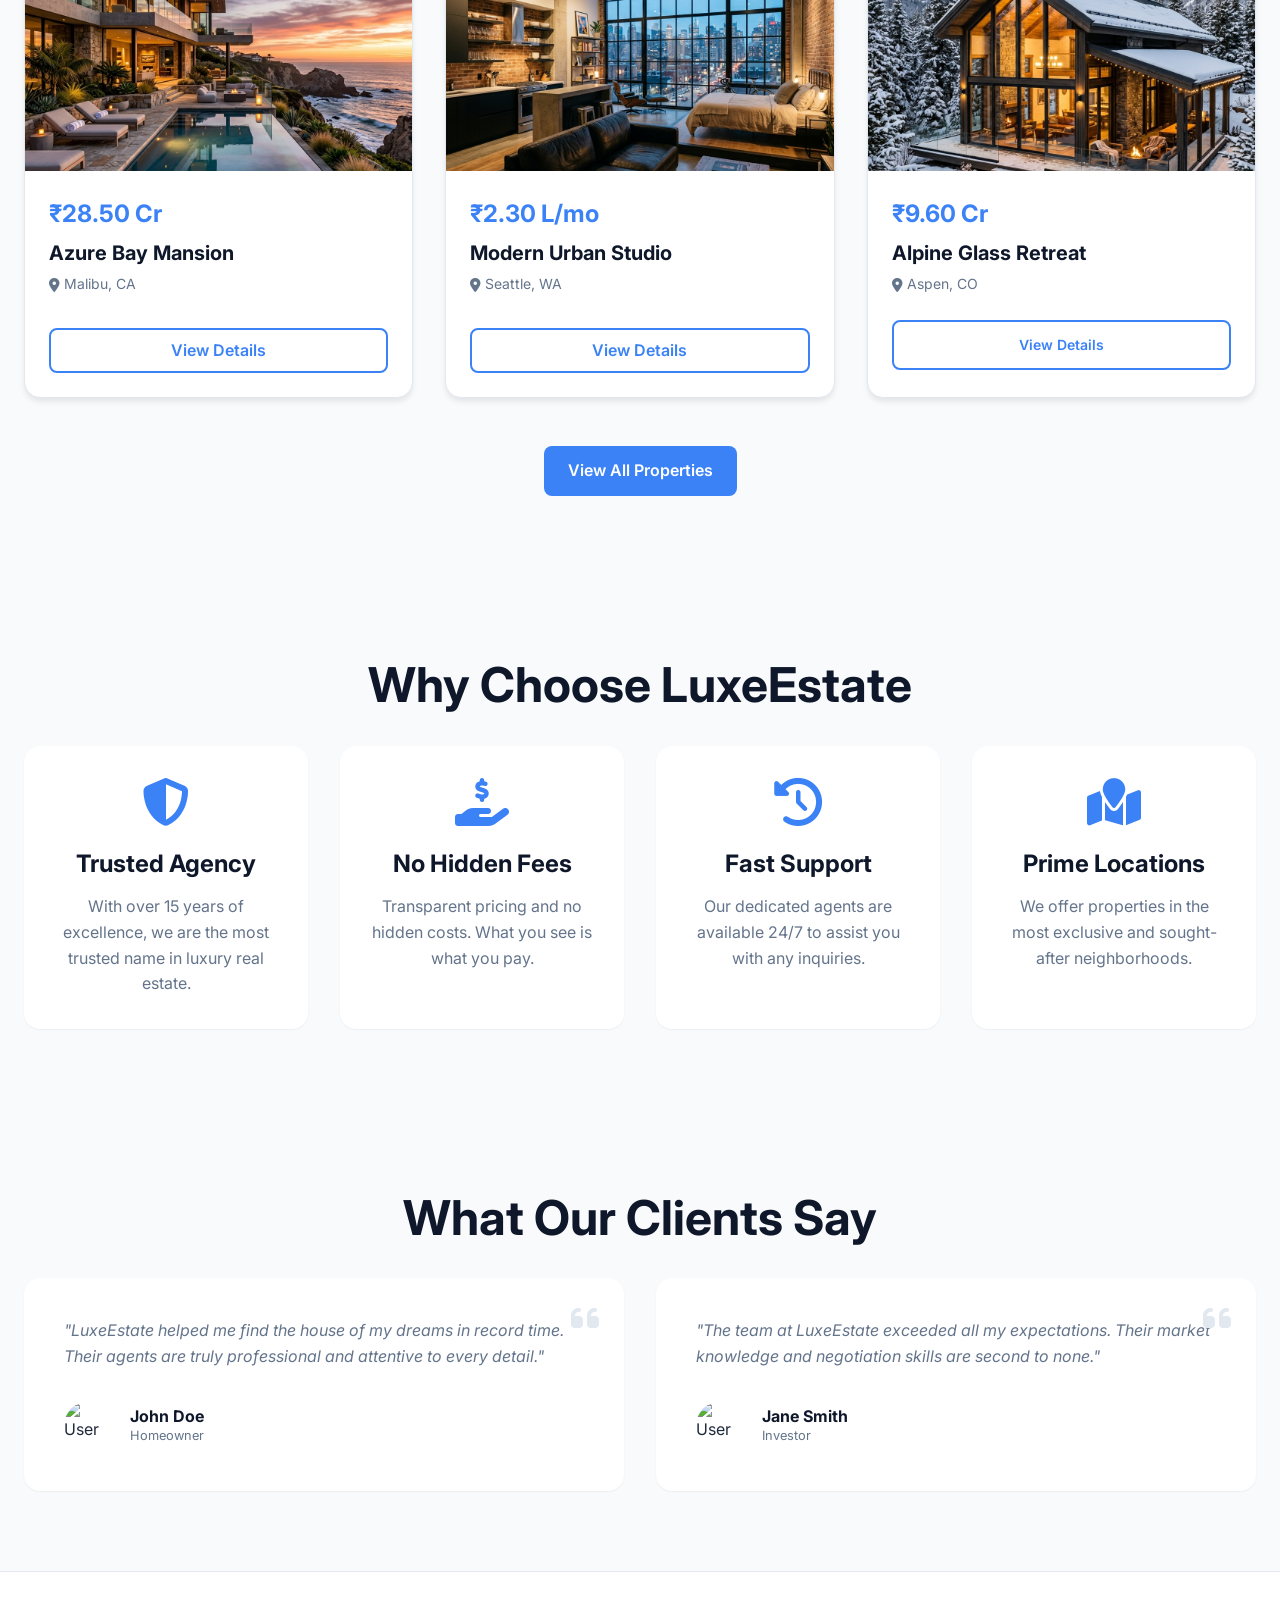
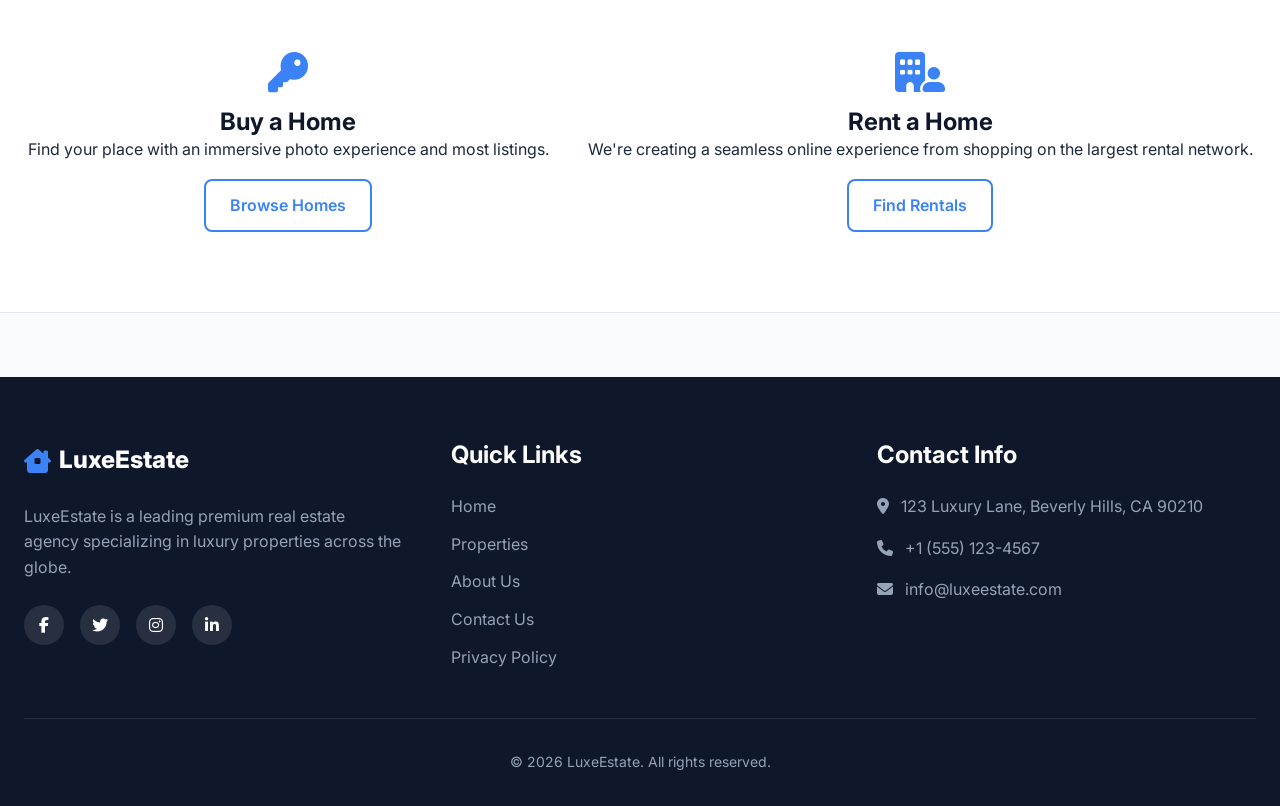
==== commit a4e87298: "final" ====
--- a/index.html
+++ b/index.html
@@ -49,8 +49,8 @@
             <h1>Discover Your Perfect Luxury Home</h1>
             <p>From modern city apartments to breathtaking coastal villas, find the property that fits your lifestyle perfectly.</p>
             <div style="display: flex; gap: 1rem; justify-content: center; animation: fadeInUp 1s ease-out 0.4s both;">
-                <a href="listings.html" class="btn btn-primary">Browse Properties</a>
-                <a href="contact.html" class="btn btn-outline" style="color: #fff; border-color: #fff;">Get in Touch</a>
+                <a href="listings.html" class="btn btn-primary">Properties</a>
+                <a href="contact.html" class="btn btn-outline" style="color: #fff; border-color: #fff;">Contact Us</a>
             </div>
         </div>
     </section>
@@ -72,7 +72,7 @@
                         <div class="property-price">₹10.50 Cr</div>
                         <h3 class="property-title">Horizon Sunset Villa</h3>
                         <p class="property-location"><i class="fas fa-location-dot"></i> Beverly Hills, CA</p>
-                        <a href="property-details.html" class="btn btn-outline" style="width: 100%; margin-top: 1.5rem;">View Details</a>
+                        <a href="property-details.html" class="btn btn-outline btn-sm" style="width: 100%; margin-top: 1rem;">View Details</a>
                     </div>
                 </div>
 
@@ -88,7 +88,7 @@
                         <div class="property-price">₹3.75 L/mo</div>
                         <h3 class="property-title">Skyline View Penthouse</h3>
                         <p class="property-location"><i class="fas fa-location-dot"></i> Manhattan, NY</p>
-                        <a href="property-details.html" class="btn btn-outline" style="width: 100%; margin-top: 1.5rem;">View Details</a>
+                        <a href="property-details.html" class="btn btn-outline btn-sm" style="width: 100%; margin-top: 1rem;">View Details</a>
                     </div>
                 </div>
 
@@ -104,7 +104,7 @@
                         <div class="property-price">₹7.25 Cr</div>
                         <h3 class="property-title">Oakwood Family Home</h3>
                         <p class="property-location"><i class="fas fa-location-dot"></i> Austin, TX</p>
-                        <a href="property-details.html" class="btn btn-outline" style="width: 100%; margin-top: 1.5rem;">View Details</a>
+                        <a href="property-details.html" class="btn btn-outline btn-sm" style="width: 100%; margin-top: 1rem;">View Details</a>
                     </div>
                 </div>
 
@@ -120,7 +120,7 @@
                         <div class="property-price">₹28.50 Cr</div>
                         <h3 class="property-title">Azure Bay Mansion</h3>
                         <p class="property-location"><i class="fas fa-location-dot"></i> Malibu, CA</p>
-                        <a href="property-details.html" class="btn btn-outline" style="width: 100%; margin-top: 1.5rem;">View Details</a>
+                        <a href="property-details.html" class="btn btn-outline btn-sm" style="width: 100%; margin-top: 1rem;">View Details</a>
                     </div>
                 </div>
 
@@ -136,7 +136,7 @@
                         <div class="property-price">₹2.30 L/mo</div>
                         <h3 class="property-title">Modern Urban Studio</h3>
                         <p class="property-location"><i class="fas fa-location-dot"></i> Seattle, WA</p>
-                        <a href="property-details.html" class="btn btn-outline" style="width: 100%; margin-top: 1.5rem;">View Details</a>
+                        <a href="property-details.html" class="btn btn-outline btn-sm" style="width: 100%; margin-top: 1rem;">View Details</a>
                     </div>
                 </div>
 
@@ -152,7 +152,7 @@
                         <div class="property-price">₹9.60 Cr</div>
                         <h3 class="property-title">Alpine Glass Retreat</h3>
                         <p class="property-location"><i class="fas fa-location-dot"></i> Aspen, CO</p>
-                        <a href="property-details.html" class="btn btn-outline" style="width: 100%; margin-top: 1.5rem;">View Details</a>
+                        <a href="property-details.html" class="btn btn-outline" style="width: 100%; margin-top: 0.5rem; font-size: 0.875rem;">View Details</a>
                     </div>
                 </div>
             </div>
--- a/style.css
+++ b/style.css
@@ -99,6 +99,11 @@
   color: var(--accent-color);
 }
 
+.btn-sm {
+  padding: 0.5rem 1rem;
+  font-size: 0.875rem;
+}
+
 .btn-outline:hover {
   background-color: var(--accent-color);
   color: #fff;
@@ -860,33 +865,68 @@
 
 .filters-bar {
   background: var(--card-bg);
-  padding: 1.5rem;
-  border-radius: var(--radius-lg);
-  margin-bottom: 2rem;
+  padding: 1.5rem 2rem;
+  border-radius: 1.5rem;
+  margin-bottom: 3rem;
   display: flex;
   flex-wrap: wrap;
-  gap: 1rem;
+  gap: 2rem;
   border: 1px solid var(--border-color);
-  box-shadow: var(--shadow-sm);
+  box-shadow: var(--shadow-md);
   align-items: center;
   justify-content: space-between;
 }
 
 .filter-group {
   display: flex;
-  gap: 1rem;
+  gap: 1.5rem;
+  flex: 2;
+  min-width: 300px;
+}
+
+.filter-item {
+  display: flex;
+  flex-direction: column;
+  gap: 0.5rem;
   flex: 1;
-  min-width: 300px;
-}
-
-.filter-group select {
-  padding: 0.75rem;
+}
+
+.filter-item label {
+  font-size: 0.75rem;
+  font-weight: 700;
+  color: var(--text-secondary);
+  text-transform: uppercase;
+  letter-spacing: 0.05em;
+}
+
+.filter-item select {
+  padding: 0.75rem 1rem;
   border: 1px solid var(--border-color);
   border-radius: var(--radius-md);
   background: var(--bg-color);
   color: var(--text-primary);
-  flex: 1;
+  font-size: 0.95rem;
+  font-weight: 500;
   outline: none;
+  cursor: pointer;
+  transition: var(--transition);
+  appearance: none;
+  background-image: url("data:image/svg+xml,%3Csvg xmlns='http://www.w3.org/2000/svg' fill='none' viewBox='0 0 24 24' stroke='%2364748b'%3E%3Cpath stroke-linecap='round' stroke-linejoin='round' stroke-width='2' d='M19 9l-7 7-7-7'%3E%3C/path%3E%3C/svg%3E");
+  background-repeat: no-repeat;
+  background-position: right 1rem center;
+  background-size: 1.25rem;
+  padding-right: 2.5rem;
+}
+
+.filter-item select:focus {
+  border-color: var(--accent-color);
+  box-shadow: 0 0 0 3px rgba(59, 130, 246, 0.1);
+}
+
+.sort-group {
+  display: flex;
+  align-items: center;
+  gap: 1rem;
 }
 
 /* About Page */
@@ -1064,6 +1104,9 @@
   outline: none;
 }
 
+.btn {
+  font-size: 1rem;
+}
 .whatsapp-btn {
   background: #25d366;
 }
@@ -1077,24 +1120,31 @@
   background: #3b82f6;
   background: linear-gradient(135deg, #3b82f6 0%, #2563eb 100%);
   position: relative;
+  animation: pulse-blue 2s infinite;
+}
+
+@keyframes pulse-blue {
+  0% { box-shadow: 0 0 0 0 rgba(59, 130, 246, 0.7); }
+  70% { box-shadow: 0 0 0 15px rgba(59, 130, 246, 0); }
+  100% { box-shadow: 0 0 0 0 rgba(59, 130, 246, 0); }
 }
 
 .call-btn::after {
   content: 'Call Now';
   position: absolute;
-  right: 70px;
+  right: 75px;
   background: var(--primary-color);
   color: #fff;
-  padding: 0.5rem 1rem;
-  border-radius: var(--radius-md);
+  padding: 0.6rem 1.2rem;
+  border-radius: 2rem;
   font-size: 0.875rem;
-  font-weight: 600;
+  font-weight: 700;
   white-space: nowrap;
   opacity: 0;
   visibility: hidden;
   transform: translateX(10px);
   transition: var(--transition);
-  box-shadow: var(--shadow-md);
+  box-shadow: var(--shadow-lg);
 }
 
 .call-btn:hover::after {
